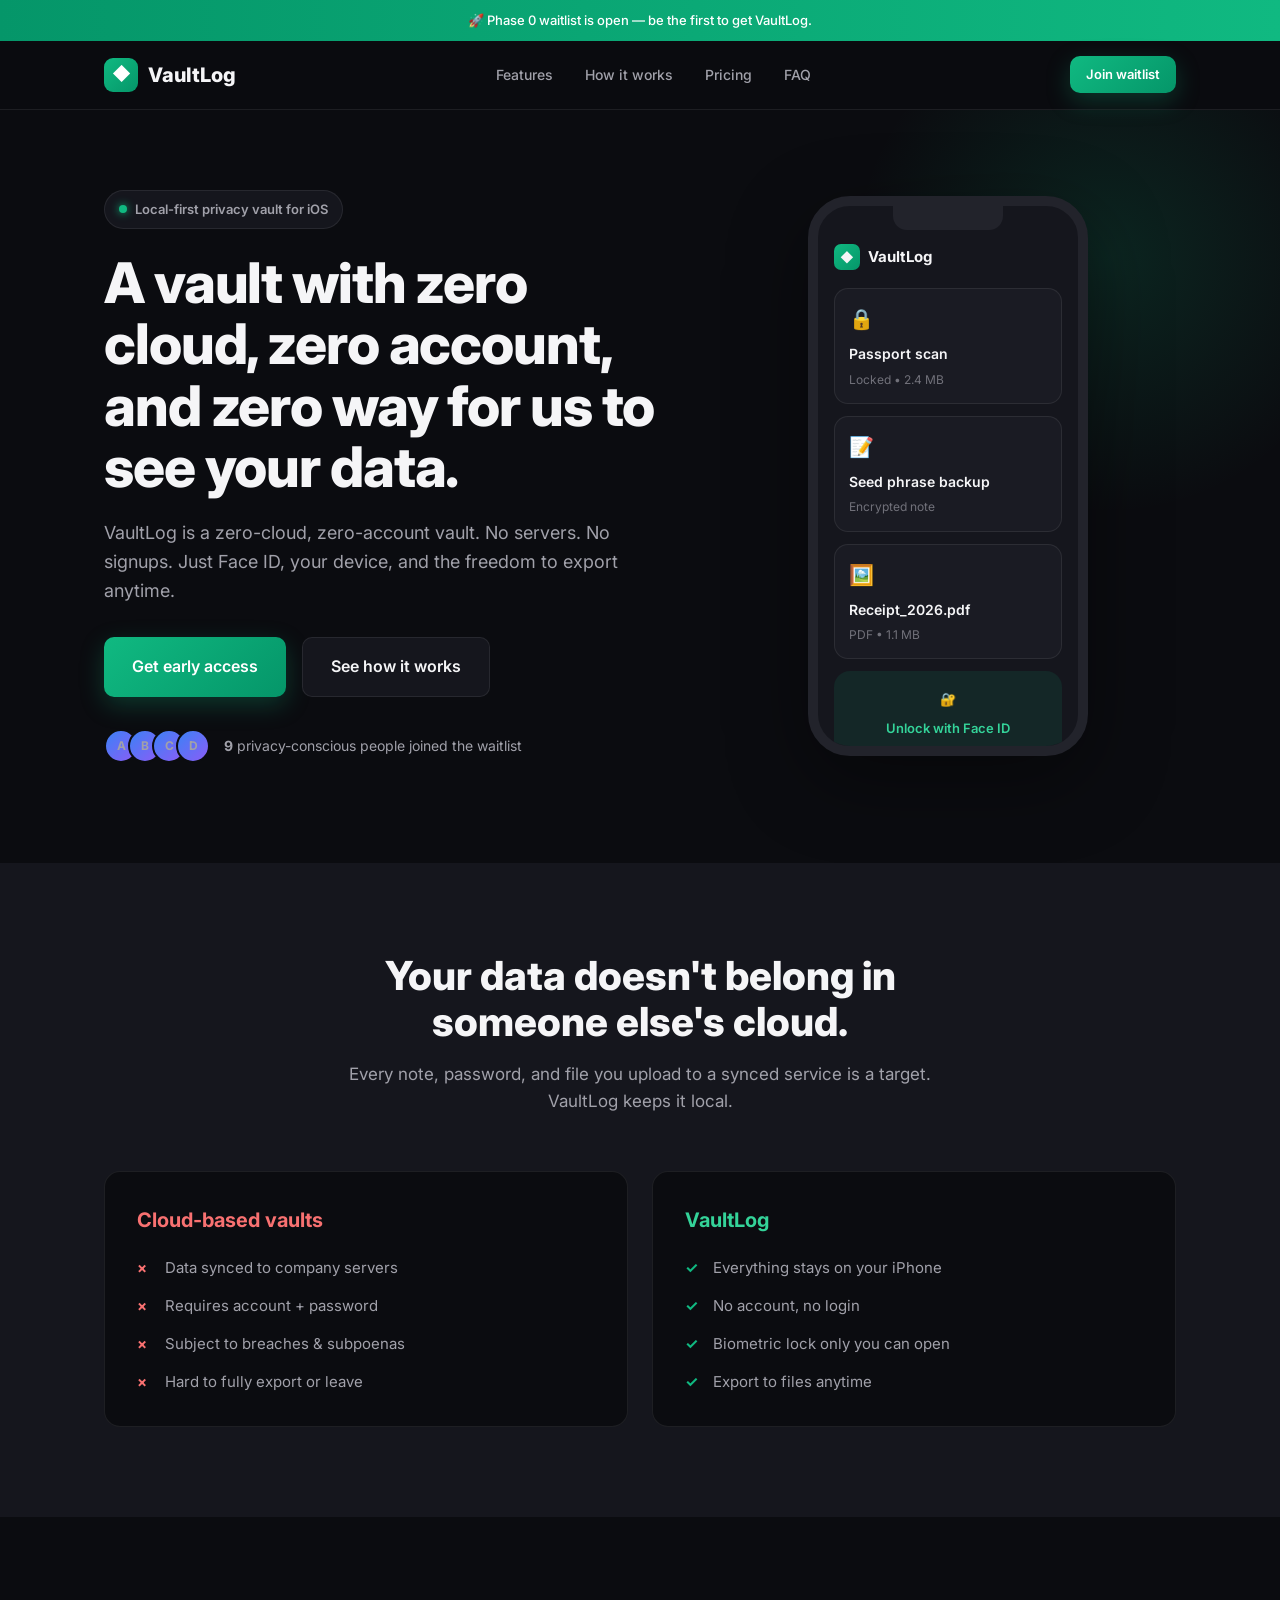
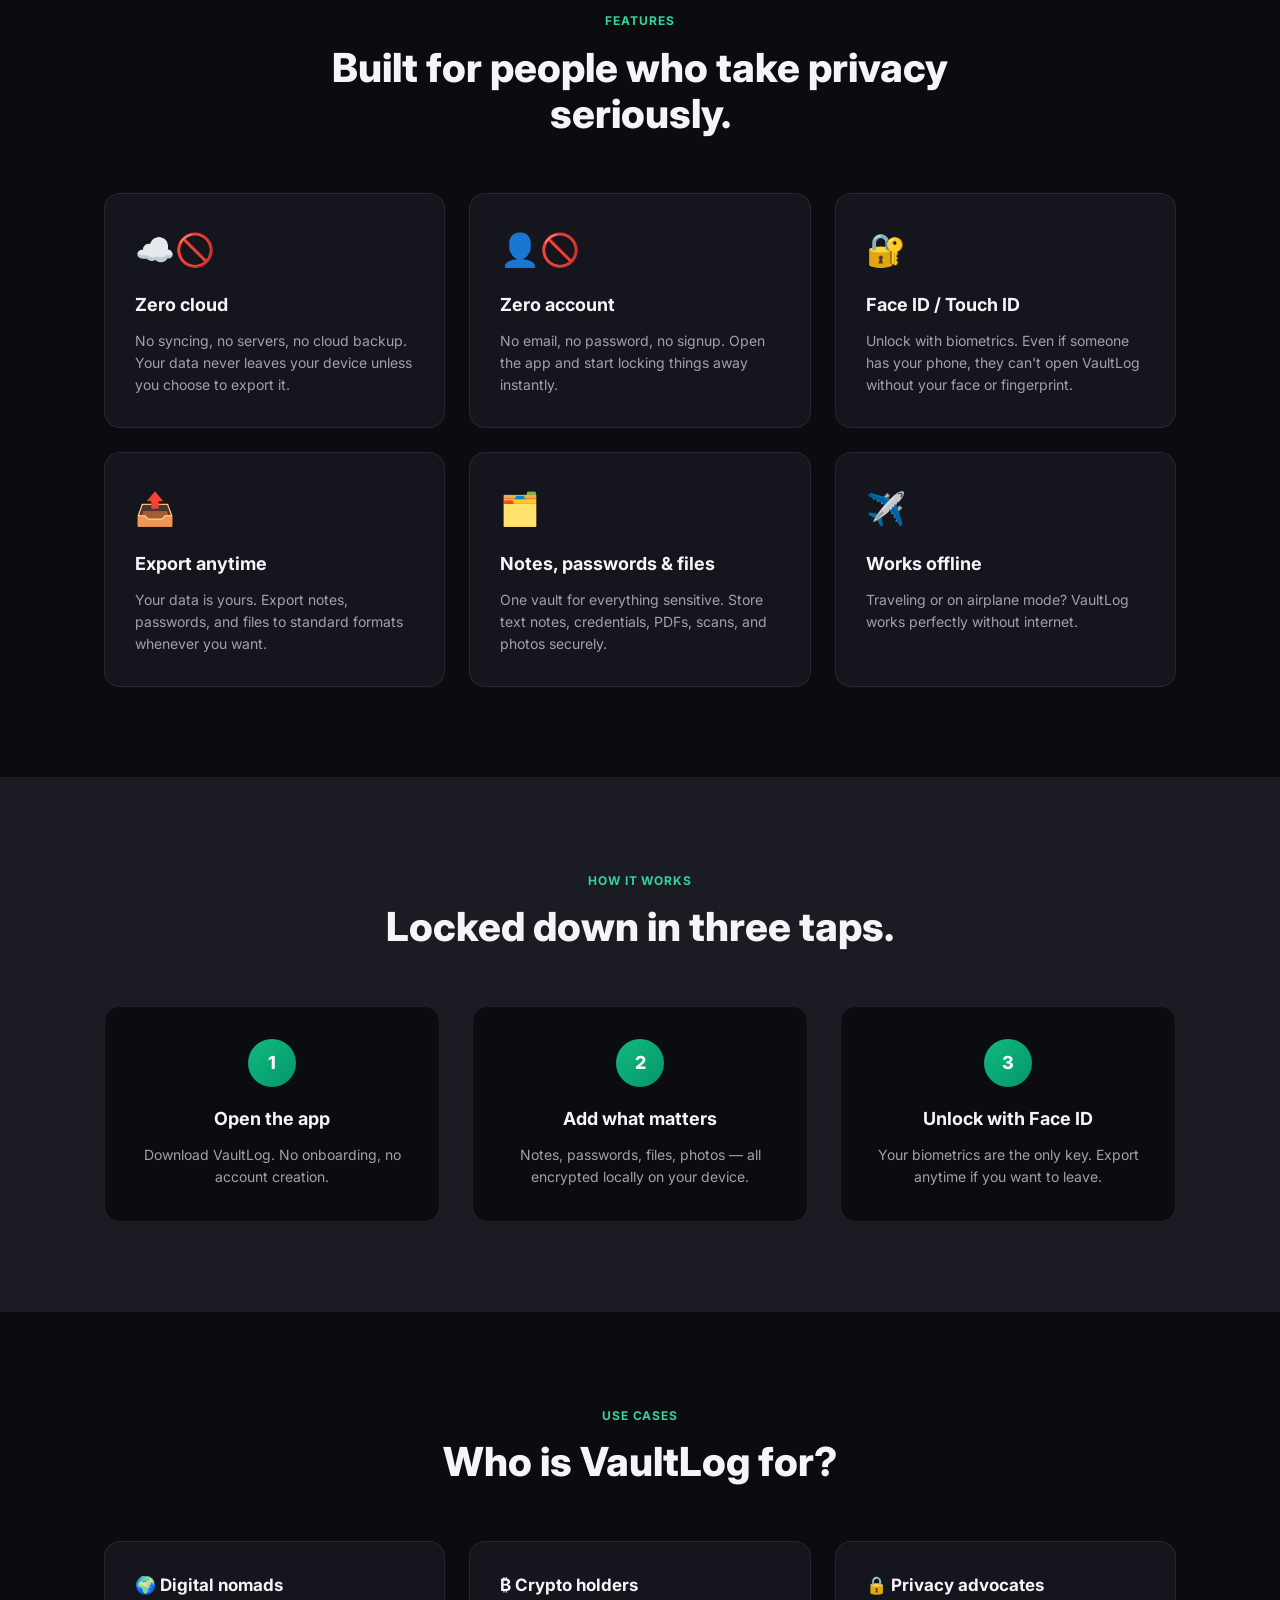
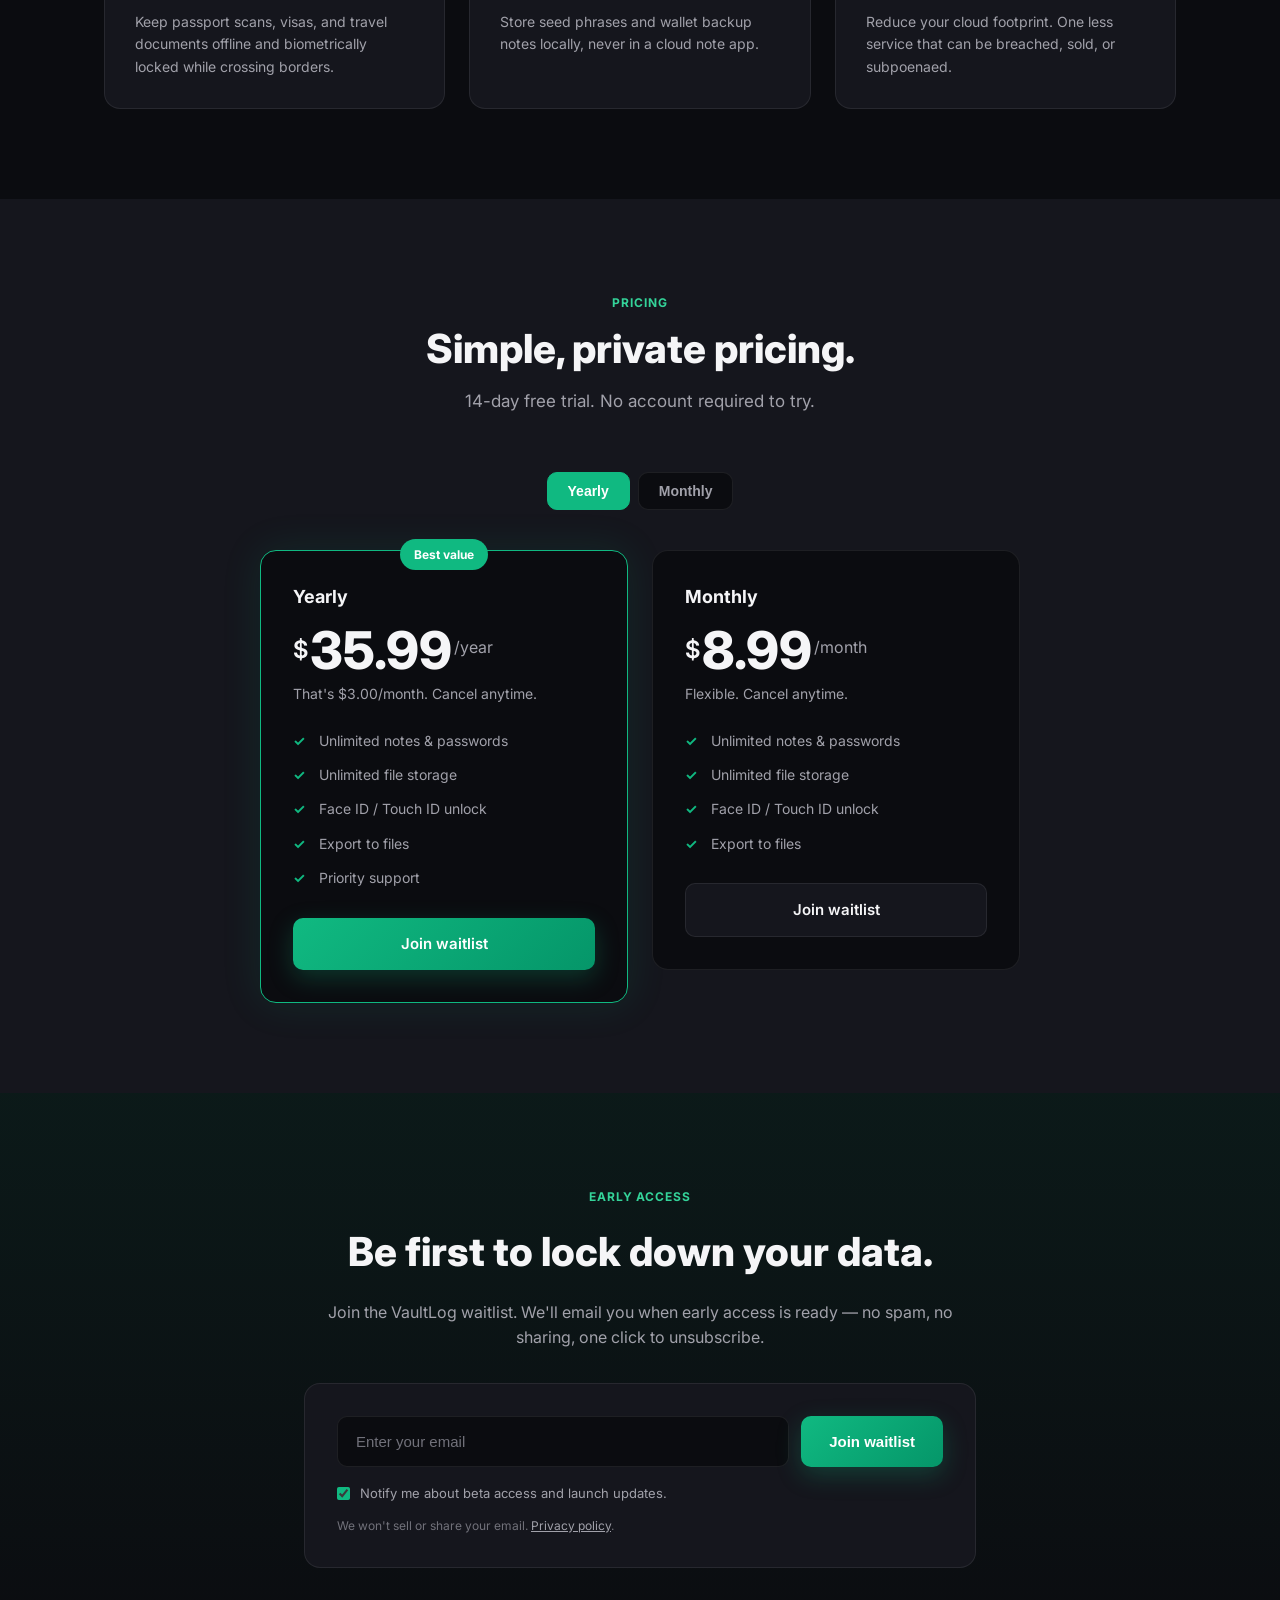
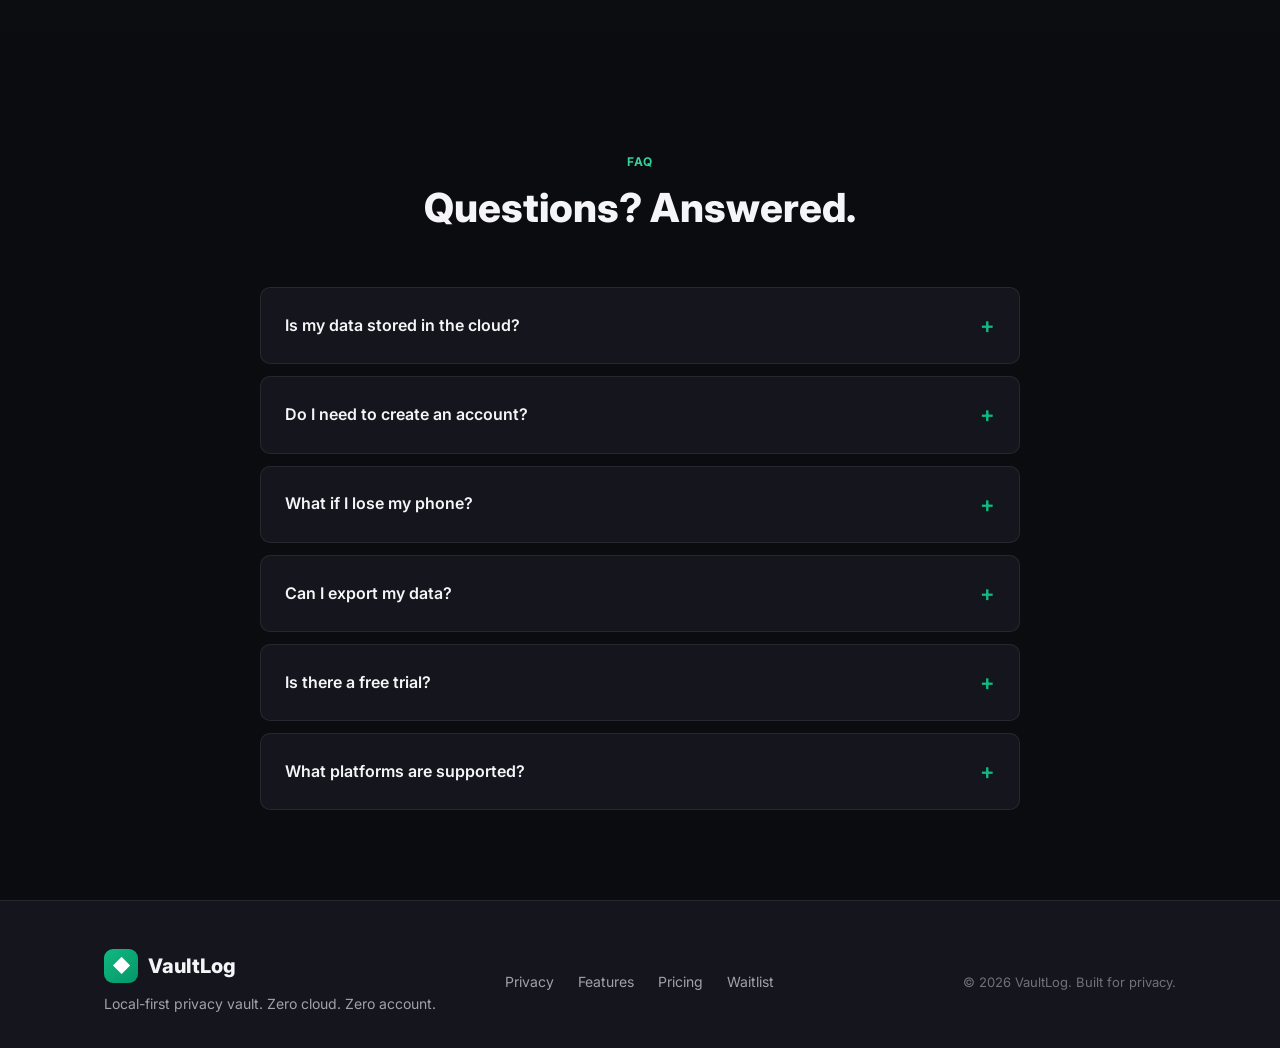
==== index.html @ 07e7cf54 "feat(vaultlog): fake door landing page v1 with waitlist, tracking, a/b test" ====
<!DOCTYPE html>
<html lang="en">
<head>
  <meta charset="UTF-8">
  <meta name="viewport" content="width=device-width, initial-scale=1.0">
  <title>VaultLog — Local vault for your private notes, passwords & files</title>
  <meta name="description" content="Zero cloud. Zero account. Face ID locked. Export anytime. A local-first vault for privacy-minded people.">
  <link rel="preconnect" href="https://fonts.googleapis.com">
  <link rel="preconnect" href="https://fonts.gstatic.com" crossorigin>
  <link href="https://fonts.googleapis.com/css2?family=Inter:wght@400;500;600;700;800&display=swap" rel="stylesheet">
  <link rel="stylesheet" href="styles.css">
  <!-- Google Analytics 4 (replace G-XXXXXXXXXX in config.js) -->
  <script async src="https://www.googletagmanager.com/gtag/js?id=G-PLACEHOLDER"></script>
</head>
<body>
  <!-- Top banner -->
  <div class="banner" data-event="banner_seen">
    <span>🚀 Phase 0 waitlist is open — be the first to get VaultLog.</span>
  </div>

  <!-- Header -->
  <header class="header">
    <div class="container header-inner">
      <a href="#" class="logo" data-event="logo_click">
        <span class="logo-icon">◆</span>
        <span>VaultLog</span>
      </a>
      <nav class="nav">
        <a href="#features" data-event="nav_click" data-label="features">Features</a>
        <a href="#how-it-works" data-event="nav_click" data-label="how-it-works">How it works</a>
        <a href="#pricing" data-event="nav_click" data-label="pricing">Pricing</a>
        <a href="#faq" data-event="nav_click" data-label="faq">FAQ</a>
      </nav>
      <a href="#waitlist" class="btn btn-small btn-primary header-cta" data-event="cta_click" data-location="header">Join waitlist</a>
    </div>
  </header>

  <!-- Hero -->
  <section class="hero" id="hero">
    <div class="container hero-inner">
      <div class="hero-content">
        <div class="badge" data-event="badge_seen">
          <span class="badge-dot"></span>
          Local-first privacy vault for iOS
        </div>
        <h1 class="hero-title" id="hero-title">
          Your private notes, passwords & files — locked on your device, nowhere else.
        </h1>
        <p class="hero-subtitle">
          VaultLog is a zero-cloud, zero-account vault. No servers. No signups. Just Face ID, your device, and the freedom to export anytime.
        </p>
        <div class="hero-ctas">
          <a href="#waitlist" class="btn btn-large btn-primary" data-event="cta_click" data-location="hero_primary">
            Get early access
          </a>
          <a href="#how-it-works" class="btn btn-large btn-secondary" data-event="cta_click" data-location="hero_secondary">
            See how it works
          </a>
        </div>
        <div class="hero-social-proof">
          <div class="avatars">
            <span class="avatar">A</span>
            <span class="avatar">B</span>
            <span class="avatar">C</span>
            <span class="avatar">D</span>
          </div>
          <p><strong id="waitlist-count">0</strong> privacy-conscious people joined the waitlist</p>
        </div>
      </div>
      <div class="hero-visual">
        <div class="phone-mockup" data-event="phone_seen">
          <div class="phone-notch"></div>
          <div class="phone-screen">
            <div class="vault-header">
              <span class="vault-icon">◆</span>
              <span>VaultLog</span>
            </div>
            <div class="vault-card">
              <div class="vault-card-icon">🔒</div>
              <div class="vault-card-title">Passport scan</div>
              <div class="vault-card-meta">Locked • 2.4 MB</div>
            </div>
            <div class="vault-card">
              <div class="vault-card-icon">📝</div>
              <div class="vault-card-title">Seed phrase backup</div>
              <div class="vault-card-meta">Encrypted note</div>
            </div>
            <div class="vault-card">
              <div class="vault-card-icon">🖼️</div>
              <div class="vault-card-title">Receipt_2026.pdf</div>
              <div class="vault-card-meta">PDF • 1.1 MB</div>
            </div>
            <div class="vault-faceid">
              <span>🔐</span>
              <span>Unlock with Face ID</span>
            </div>
          </div>
        </div>
      </div>
    </div>
  </section>

  <!-- Problem / Promise -->
  <section class="section section-dark" id="problem">
    <div class="container">
      <div class="section-header">
        <h2>Your data doesn't belong in someone else's cloud.</h2>
        <p>Every note, password, and file you upload to a synced service is a target. VaultLog keeps it local.</p>
      </div>
      <div class="comparison">
        <div class="comparison-card comparison-bad">
          <h3>Cloud-based vaults</h3>
          <ul>
            <li>Data synced to company servers</li>
            <li>Requires account + password</li>
            <li>Subject to breaches & subpoenas</li>
            <li>Hard to fully export or leave</li>
          </ul>
        </div>
        <div class="comparison-card comparison-good">
          <h3>VaultLog</h3>
          <ul>
            <li>Everything stays on your iPhone</li>
            <li>No account, no login</li>
            <li>Biometric lock only you can open</li>
            <li>Export to files anytime</li>
          </ul>
        </div>
      </div>
    </div>
  </section>

  <!-- Features -->
  <section class="section" id="features">
    <div class="container">
      <div class="section-header">
        <span class="section-label">Features</span>
        <h2>Built for people who take privacy seriously.</h2>
      </div>
      <div class="features-grid">
        <div class="feature-card" data-event="feature_seen" data-feature="zero_cloud">
          <div class="feature-icon">☁️🚫</div>
          <h3>Zero cloud</h3>
          <p>No syncing, no servers, no cloud backup. Your data never leaves your device unless you choose to export it.</p>
        </div>
        <div class="feature-card" data-event="feature_seen" data-feature="zero_account">
          <div class="feature-icon">👤🚫</div>
          <h3>Zero account</h3>
          <p>No email, no password, no signup. Open the app and start locking things away instantly.</p>
        </div>
        <div class="feature-card" data-event="feature_seen" data-feature="face_id">
          <div class="feature-icon">🔐</div>
          <h3>Face ID / Touch ID</h3>
          <p>Unlock with biometrics. Even if someone has your phone, they can't open VaultLog without your face or fingerprint.</p>
        </div>
        <div class="feature-card" data-event="feature_seen" data-feature="export">
          <div class="feature-icon">📤</div>
          <h3>Export anytime</h3>
          <p>Your data is yours. Export notes, passwords, and files to standard formats whenever you want.</p>
        </div>
        <div class="feature-card" data-event="feature_seen" data-feature="multiple_types">
          <div class="feature-icon">🗂️</div>
          <h3>Notes, passwords & files</h3>
          <p>One vault for everything sensitive. Store text notes, credentials, PDFs, scans, and photos securely.</p>
        </div>
        <div class="feature-card" data-event="feature_seen" data-feature="offline">
          <div class="feature-icon">✈️</div>
          <h3>Works offline</h3>
          <p>Traveling or on airplane mode? VaultLog works perfectly without internet.</p>
        </div>
      </div>
    </div>
  </section>

  <!-- How it works -->
  <section class="section section-muted" id="how-it-works">
    <div class="container">
      <div class="section-header">
        <span class="section-label">How it works</span>
        <h2>Locked down in three taps.</h2>
      </div>
      <div class="steps">
        <div class="step" data-event="step_seen" data-step="1">
          <div class="step-number">1</div>
          <h3>Open the app</h3>
          <p>Download VaultLog. No onboarding, no account creation.</p>
        </div>
        <div class="step" data-event="step_seen" data-step="2">
          <div class="step-number">2</div>
          <h3>Add what matters</h3>
          <p>Notes, passwords, files, photos — all encrypted locally on your device.</p>
        </div>
        <div class="step" data-event="step_seen" data-step="3">
          <div class="step-number">3</div>
          <h3>Unlock with Face ID</h3>
          <p>Your biometrics are the only key. Export anytime if you want to leave.</p>
        </div>
      </div>
    </div>
  </section>

  <!-- Use cases -->
  <section class="section" id="use-cases">
    <div class="container">
      <div class="section-header">
        <span class="section-label">Use cases</span>
        <h2>Who is VaultLog for?</h2>
      </div>
      <div class="usecases-grid">
        <div class="usecase-card" data-event="usecase_seen" data-usecase="digital_nomad">
          <h3>🌍 Digital nomads</h3>
          <p>Keep passport scans, visas, and travel documents offline and biometrically locked while crossing borders.</p>
        </div>
        <div class="usecase-card" data-event="usecase_seen" data-usecase="crypto">
          <h3>₿ Crypto holders</h3>
          <p>Store seed phrases and wallet backup notes locally, never in a cloud note app.</p>
        </div>
        <div class="usecase-card" data-event="usecase_seen" data-usecase="privacy_advocate">
          <h3>🔒 Privacy advocates</h3>
          <p>Reduce your cloud footprint. One less service that can be breached, sold, or subpoenaed.</p>
        </div>
      </div>
    </div>
  </section>

  <!-- Pricing -->
  <section class="section section-dark" id="pricing">
    <div class="container">
      <div class="section-header">
        <span class="section-label">Pricing</span>
        <h2>Simple, private pricing.</h2>
        <p>14-day free trial. No account required to try.</p>
      </div>
      <div class="pricing-toggle" data-event="pricing_toggle_seen">
        <button class="toggle-btn active" data-plan="yearly" data-event="pricing_toggle" data-plan-select="yearly">Yearly</button>
        <button class="toggle-btn" data-plan="monthly" data-event="pricing_toggle" data-plan-select="monthly">Monthly</button>
      </div>
      <div class="pricing-cards">
        <div class="pricing-card pricing-highlight" data-event="pricing_card_seen" data-plan-card="yearly">
          <div class="pricing-badge">Best value</div>
          <h3>Yearly</h3>
          <div class="pricing-price">
            <span class="currency">$</span>
            <span class="amount" id="price-yearly">35.99</span>
            <span class="period">/year</span>
          </div>
          <p class="pricing-equivalent">That's $3.00/month. Cancel anytime.</p>
          <ul class="pricing-features">
            <li>Unlimited notes & passwords</li>
            <li>Unlimited file storage</li>
            <li>Face ID / Touch ID unlock</li>
            <li>Export to files</li>
            <li>Priority support</li>
          </ul>
          <a href="#waitlist" class="btn btn-primary btn-block" data-event="cta_click" data-location="pricing_yearly">Join waitlist</a>
        </div>
        <div class="pricing-card" data-event="pricing_card_seen" data-plan-card="monthly">
          <h3>Monthly</h3>
          <div class="pricing-price">
            <span class="currency">$</span>
            <span class="amount" id="price-monthly">8.99</span>
            <span class="period">/month</span>
          </div>
          <p class="pricing-equivalent">Flexible. Cancel anytime.</p>
          <ul class="pricing-features">
            <li>Unlimited notes & passwords</li>
            <li>Unlimited file storage</li>
            <li>Face ID / Touch ID unlock</li>
            <li>Export to files</li>
          </ul>
          <a href="#waitlist" class="btn btn-secondary btn-block" data-event="cta_click" data-location="pricing_monthly">Join waitlist</a>
        </div>
      </div>
    </div>
  </section>

  <!-- Waitlist -->
  <section class="section section-accent" id="waitlist">
    <div class="container waitlist-inner">
      <div class="waitlist-content">
        <span class="section-label">Early access</span>
        <h2>Be first to lock down your data.</h2>
        <p>Join the VaultLog waitlist. We'll email you when early access is ready — no spam, no sharing, one click to unsubscribe.</p>
        <form class="waitlist-form" id="waitlist-form" data-event="form_start">
          <div class="form-row">
            <input type="email" name="email" id="email" placeholder="Enter your email" required autocomplete="email" class="form-input" data-event="email_input">
            <button type="submit" class="btn btn-primary btn-submit" data-event="form_submit_click">Join waitlist</button>
          </div>
          <p class="form-note">
            <label class="checkbox-label">
              <input type="checkbox" name="updates" value="yes" checked data-event="updates_toggle">
              <span>Notify me about beta access and launch updates.</span>
            </label>
          </p>
          <p class="form-privacy">We won't sell or share your email. <a href="privacy.html" data-event="privacy_click">Privacy policy</a>.</p>
          <div class="form-message" id="form-message" role="status" aria-live="polite"></div>
        </form>
      </div>
    </div>
  </section>

  <!-- FAQ -->
  <section class="section" id="faq">
    <div class="container">
      <div class="section-header">
        <span class="section-label">FAQ</span>
        <h2>Questions? Answered.</h2>
      </div>
      <div class="faq-list">
        <details class="faq-item" data-event="faq_expand" data-faq="cloud">
          <summary>Is my data stored in the cloud?</summary>
          <p>No. VaultLog is local-first. Your data stays on your device and is not synced to our servers or any third-party cloud.</p>
        </details>
        <details class="faq-item" data-event="faq_expand" data-faq="account">
          <summary>Do I need to create an account?</summary>
          <p>No. There are no accounts, no passwords, and no email signups. Just your device and Face ID / Touch ID.</p>
        </details>
        <details class="faq-item" data-event="faq_expand" data-faq="backup">
          <summary>What if I lose my phone?</summary>
          <p>Because VaultLog is local-first, we don't have a backup copy. We recommend exporting your vault to your personal backup system (e.g., encrypted local drive) periodically.</p>
        </details>
        <details class="faq-item" data-event="faq_expand" data-faq="export">
          <summary>Can I export my data?</summary>
          <p>Yes. You can export notes, passwords, and files to standard formats at any time. Your data is always yours.</p>
        </details>
        <details class="faq-item" data-event="faq_expand" data-faq="trial">
          <summary>Is there a free trial?</summary>
          <p>Yes. 14-day free trial. No payment required to start.</p>
        </details>
        <details class="faq-item" data-event="faq_expand" data-faq="platform">
          <summary>What platforms are supported?</summary>
          <p>VaultLog will launch on iOS 16+. iPad and macOS support are on the roadmap.</p>
        </details>
      </div>
    </div>
  </section>

  <!-- Footer -->
  <footer class="footer">
    <div class="container footer-inner">
      <div class="footer-brand">
        <a href="#" class="logo" data-event="footer_logo_click">
          <span class="logo-icon">◆</span>
          <span>VaultLog</span>
        </a>
        <p>Local-first privacy vault. Zero cloud. Zero account.</p>
      </div>
      <div class="footer-links">
        <a href="privacy.html" data-event="footer_link_click" data-label="privacy">Privacy</a>
        <a href="#features" data-event="footer_link_click" data-label="features">Features</a>
        <a href="#pricing" data-event="footer_link_click" data-label="pricing">Pricing</a>
        <a href="#waitlist" data-event="footer_link_click" data-label="waitlist">Waitlist</a>
      </div>
      <p class="footer-copy">© 2026 VaultLog. Built for privacy.</p>
    </div>
  </footer>

  <script src="config.js"></script>
  <script src="tracker.js"></script>
  <script src="main.js"></script>
</body>
</html>
---- styles.css ----
/* VaultLog Landing Page Styles */
:root {
  --bg: #0b0c10;
  --bg-elevated: #15161d;
  --bg-muted: #1a1b23;
  --text: #f5f5f7;
  --text-secondary: #a1a1aa;
  --text-muted: #71717a;
  --accent: #10b981;
  --accent-light: #34d399;
  --accent-dark: #059669;
  --border: rgba(255, 255, 255, 0.08);
  --radius: 16px;
  --radius-sm: 10px;
  --shadow: 0 24px 80px rgba(0, 0, 0, 0.4);
  --max-width: 1120px;
  --font: 'Inter', -apple-system, BlinkMacSystemFont, 'Segoe UI', sans-serif;
}

* {
  box-sizing: border-box;
  margin: 0;
  padding: 0;
}

html {
  scroll-behavior: smooth;
}

body {
  font-family: var(--font);
  background: var(--bg);
  color: var(--text);
  line-height: 1.6;
  -webkit-font-smoothing: antialiased;
}

a {
  color: inherit;
  text-decoration: none;
}

.container {
  max-width: var(--max-width);
  margin: 0 auto;
  padding: 0 24px;
}

/* Banner */
.banner {
  background: linear-gradient(90deg, var(--accent-dark), var(--accent));
  color: #fff;
  text-align: center;
  padding: 10px 16px;
  font-size: 13px;
  font-weight: 500;
}

/* Header */
.header {
  position: sticky;
  top: 0;
  z-index: 100;
  background: rgba(11, 12, 16, 0.85);
  backdrop-filter: blur(16px);
  border-bottom: 1px solid var(--border);
}

.header-inner {
  display: flex;
  align-items: center;
  justify-content: space-between;
  height: 68px;
}

.logo {
  display: flex;
  align-items: center;
  gap: 10px;
  font-weight: 800;
  font-size: 20px;
}

.logo-icon {
  display: inline-flex;
  align-items: center;
  justify-content: center;
  width: 34px;
  height: 34px;
  background: linear-gradient(135deg, var(--accent), var(--accent-dark));
  border-radius: 9px;
  color: #fff;
  font-size: 18px;
}

.nav {
  display: none;
  align-items: center;
  gap: 32px;
  font-size: 14px;
  font-weight: 500;
  color: var(--text-secondary);
}

.nav a:hover {
  color: var(--text);
}

@media (min-width: 768px) {
  .nav {
    display: flex;
  }
}

/* Buttons */
.btn {
  display: inline-flex;
  align-items: center;
  justify-content: center;
  gap: 8px;
  border-radius: var(--radius-sm);
  font-weight: 600;
  font-size: 15px;
  transition: all 0.2s ease;
  border: none;
  cursor: pointer;
  white-space: nowrap;
}

.btn-primary {
  background: linear-gradient(135deg, var(--accent), var(--accent-dark));
  color: #fff;
  box-shadow: 0 8px 24px rgba(16, 185, 129, 0.25);
}

.btn-primary:hover {
  transform: translateY(-1px);
  box-shadow: 0 12px 32px rgba(16, 185, 129, 0.35);
}

.btn-secondary {
  background: var(--bg-elevated);
  color: var(--text);
  border: 1px solid var(--border);
}

.btn-secondary:hover {
  background: var(--bg-muted);
}

.btn-small {
  padding: 8px 16px;
  font-size: 13px;
}

.btn-large {
  padding: 16px 28px;
  font-size: 16px;
}

.btn-block {
  width: 100%;
  padding: 14px 24px;
}

/* Hero */
.hero {
  padding: 80px 0 100px;
  position: relative;
  overflow: hidden;
}

.hero::before {
  content: '';
  position: absolute;
  top: -20%;
  right: -10%;
  width: 600px;
  height: 600px;
  background: radial-gradient(circle, rgba(16, 185, 129, 0.15), transparent 60%);
  pointer-events: none;
}

.hero-inner {
  display: grid;
  grid-template-columns: 1fr;
  gap: 60px;
  align-items: center;
}

@media (min-width: 900px) {
  .hero-inner {
    grid-template-columns: 1.1fr 0.9fr;
  }
}

.badge {
  display: inline-flex;
  align-items: center;
  gap: 8px;
  background: var(--bg-elevated);
  border: 1px solid var(--border);
  padding: 8px 14px;
  border-radius: 999px;
  font-size: 13px;
  font-weight: 600;
  color: var(--text-secondary);
  margin-bottom: 24px;
}

.badge-dot {
  width: 8px;
  height: 8px;
  background: var(--accent);
  border-radius: 50%;
  box-shadow: 0 0 8px var(--accent);
}

.hero-title {
  font-size: clamp(36px, 5vw, 56px);
  line-height: 1.1;
  font-weight: 800;
  letter-spacing: -0.02em;
  margin-bottom: 20px;
}

.hero-subtitle {
  font-size: 18px;
  color: var(--text-secondary);
  max-width: 560px;
  margin-bottom: 32px;
}

.hero-ctas {
  display: flex;
  flex-wrap: wrap;
  gap: 16px;
  margin-bottom: 32px;
}

.hero-social-proof {
  display: flex;
  align-items: center;
  gap: 14px;
  color: var(--text-secondary);
  font-size: 14px;
}

.avatars {
  display: flex;
}

.avatar {
  width: 34px;
  height: 34px;
  border-radius: 50%;
  background: linear-gradient(135deg, #3b82f6, #8b5cf6);
  border: 2px solid var(--bg);
  display: inline-flex;
  align-items: center;
  justify-content: center;
  font-size: 12px;
  font-weight: 700;
  margin-left: -10px;
}

.avatar:first-child {
  margin-left: 0;
}

/* Phone mockup */
.hero-visual {
  display: flex;
  justify-content: center;
}

.phone-mockup {
  width: 280px;
  height: 560px;
  background: var(--bg-elevated);
  border-radius: 42px;
  border: 10px solid #22232b;
  box-shadow: var(--shadow);
  position: relative;
  overflow: hidden;
}

.phone-notch {
  position: absolute;
  top: 0;
  left: 50%;
  transform: translateX(-50%);
  width: 110px;
  height: 24px;
  background: #22232b;
  border-bottom-left-radius: 14px;
  border-bottom-right-radius: 14px;
  z-index: 2;
}

.phone-screen {
  padding: 38px 16px 16px;
  height: 100%;
  display: flex;
  flex-direction: column;
  gap: 12px;
}

.vault-header {
  display: flex;
  align-items: center;
  gap: 8px;
  font-weight: 700;
  font-size: 15px;
  margin-bottom: 6px;
}

.vault-icon {
  display: inline-flex;
  align-items: center;
  justify-content: center;
  width: 26px;
  height: 26px;
  background: linear-gradient(135deg, var(--accent), var(--accent-dark));
  border-radius: 7px;
  font-size: 13px;
}

.vault-card {
  background: var(--bg-muted);
  border: 1px solid var(--border);
  border-radius: 14px;
  padding: 14px;
  display: flex;
  flex-direction: column;
  gap: 4px;
}

.vault-card-icon {
  font-size: 20px;
  margin-bottom: 4px;
}

.vault-card-title {
  font-weight: 600;
  font-size: 14px;
}

.vault-card-meta {
  font-size: 12px;
  color: var(--text-muted);
}

.vault-faceid {
  margin-top: auto;
  display: flex;
  flex-direction: column;
  align-items: center;
  gap: 8px;
  padding: 18px;
  background: rgba(16, 185, 129, 0.1);
  border-radius: 16px;
  font-size: 13px;
  font-weight: 600;
  color: var(--accent-light);
}

/* Sections */
.section {
  padding: 90px 0;
}

.section-dark {
  background: var(--bg-elevated);
}

.section-muted {
  background: var(--bg-muted);
}

.section-accent {
  background: linear-gradient(180deg, rgba(16, 185, 129, 0.08), transparent);
}

.section-header {
  text-align: center;
  max-width: 640px;
  margin: 0 auto 56px;
}

.section-label {
  display: inline-block;
  font-size: 12px;
  font-weight: 700;
  text-transform: uppercase;
  letter-spacing: 0.08em;
  color: var(--accent-light);
  margin-bottom: 14px;
}

.section-header h2 {
  font-size: clamp(28px, 4vw, 40px);
  font-weight: 800;
  line-height: 1.15;
  margin-bottom: 16px;
}

.section-header p {
  font-size: 17px;
  color: var(--text-secondary);
}

/* Comparison */
.comparison {
  display: grid;
  grid-template-columns: 1fr;
  gap: 24px;
}

@media (min-width: 700px) {
  .comparison {
    grid-template-columns: 1fr 1fr;
  }
}

.comparison-card {
  background: var(--bg);
  border: 1px solid var(--border);
  border-radius: var(--radius);
  padding: 32px;
}

.comparison-card h3 {
  font-size: 20px;
  margin-bottom: 20px;
}

.comparison-bad h3 {
  color: #f87171;
}

.comparison-good h3 {
  color: var(--accent-light);
}

.comparison-card ul {
  list-style: none;
  display: flex;
  flex-direction: column;
  gap: 14px;
}

.comparison-card li {
  position: relative;
  padding-left: 28px;
  color: var(--text-secondary);
  font-size: 15px;
}

.comparison-card li::before {
  position: absolute;
  left: 0;
  top: 0;
  font-weight: 700;
}

.comparison-bad li::before {
  content: '×';
  color: #f87171;
}

.comparison-good li::before {
  content: '✓';
  color: var(--accent);
}

/* Features */
.features-grid {
  display: grid;
  grid-template-columns: 1fr;
  gap: 24px;
}

@media (min-width: 600px) {
  .features-grid {
    grid-template-columns: repeat(2, 1fr);
  }
}

@media (min-width: 900px) {
  .features-grid {
    grid-template-columns: repeat(3, 1fr);
  }
}

.feature-card {
  background: var(--bg-elevated);
  border: 1px solid var(--border);
  border-radius: var(--radius);
  padding: 30px;
  transition: transform 0.2s ease, border-color 0.2s ease;
}

.feature-card:hover {
  transform: translateY(-4px);
  border-color: rgba(16, 185, 129, 0.3);
}

.feature-icon {
  font-size: 32px;
  margin-bottom: 16px;
}

.feature-card h3 {
  font-size: 18px;
  margin-bottom: 10px;
}

.feature-card p {
  color: var(--text-secondary);
  font-size: 14px;
  line-height: 1.6;
}

/* Steps */
.steps {
  display: grid;
  grid-template-columns: 1fr;
  gap: 32px;
}

@media (min-width: 700px) {
  .steps {
    grid-template-columns: repeat(3, 1fr);
  }
}

.step {
  text-align: center;
  padding: 32px;
  background: var(--bg);
  border: 1px solid var(--border);
  border-radius: var(--radius);
}

.step-number {
  width: 48px;
  height: 48px;
  border-radius: 50%;
  background: linear-gradient(135deg, var(--accent), var(--accent-dark));
  display: inline-flex;
  align-items: center;
  justify-content: center;
  font-weight: 800;
  font-size: 18px;
  margin-bottom: 18px;
}

.step h3 {
  font-size: 18px;
  margin-bottom: 10px;
}

.step p {
  color: var(--text-secondary);
  font-size: 14px;
}

/* Use cases */
.usecases-grid {
  display: grid;
  grid-template-columns: 1fr;
  gap: 24px;
}

@media (min-width: 700px) {
  .usecases-grid {
    grid-template-columns: repeat(3, 1fr);
  }
}

.usecase-card {
  background: var(--bg-elevated);
  border: 1px solid var(--border);
  border-radius: var(--radius);
  padding: 30px;
}

.usecase-card h3 {
  font-size: 17px;
  margin-bottom: 12px;
}

.usecase-card p {
  color: var(--text-secondary);
  font-size: 14px;
}

/* Pricing */
.pricing-toggle {
  display: flex;
  justify-content: center;
  gap: 8px;
  margin-bottom: 40px;
}

.toggle-btn {
  padding: 10px 20px;
  border-radius: var(--radius-sm);
  background: var(--bg);
  border: 1px solid var(--border);
  color: var(--text-secondary);
  font-weight: 600;
  font-size: 14px;
  cursor: pointer;
  transition: all 0.2s ease;
}

.toggle-btn.active {
  background: var(--accent);
  color: #fff;
  border-color: var(--accent);
}

.pricing-cards {
  display: grid;
  grid-template-columns: 1fr;
  gap: 24px;
  max-width: 760px;
  margin: 0 auto;
  align-items: start;
}

@media (min-width: 700px) {
  .pricing-cards {
    grid-template-columns: 1fr 1fr;
  }
}

.pricing-card {
  background: var(--bg);
  border: 1px solid var(--border);
  border-radius: var(--radius);
  padding: 32px;
  position: relative;
}

.pricing-highlight {
  border-color: var(--accent);
  box-shadow: 0 0 40px rgba(16, 185, 129, 0.12);
}

.pricing-badge {
  position: absolute;
  top: -12px;
  left: 50%;
  transform: translateX(-50%);
  background: var(--accent);
  color: #fff;
  font-size: 12px;
  font-weight: 700;
  padding: 6px 14px;
  border-radius: 999px;
}

.pricing-card h3 {
  font-size: 18px;
  margin-bottom: 14px;
}

.pricing-price {
  display: flex;
  align-items: flex-start;
  gap: 2px;
  margin-bottom: 6px;
}

.pricing-price .currency {
  font-size: 24px;
  font-weight: 600;
  margin-top: 6px;
}

.pricing-price .amount {
  font-size: 52px;
  font-weight: 800;
  line-height: 1;
}

.pricing-price .period {
  font-size: 16px;
  color: var(--text-secondary);
  margin-top: 10px;
}

.pricing-equivalent {
  color: var(--text-secondary);
  font-size: 14px;
  margin-bottom: 24px;
}

.pricing-features {
  list-style: none;
  display: flex;
  flex-direction: column;
  gap: 12px;
  margin-bottom: 28px;
}

.pricing-features li {
  position: relative;
  padding-left: 26px;
  color: var(--text-secondary);
  font-size: 14px;
}

.pricing-features li::before {
  content: '✓';
  position: absolute;
  left: 0;
  color: var(--accent);
  font-weight: 700;
}

/* Waitlist */
.waitlist-inner {
  max-width: 720px;
}

.waitlist-content {
  text-align: center;
}

.waitlist-content h2 {
  font-size: clamp(28px, 4vw, 40px);
  font-weight: 800;
  margin-bottom: 16px;
}

.waitlist-content > p {
  color: var(--text-secondary);
  margin-bottom: 32px;
}

.waitlist-form {
  text-align: left;
  background: var(--bg-elevated);
  border: 1px solid var(--border);
  border-radius: var(--radius);
  padding: 32px;
}

.form-row {
  display: flex;
  flex-direction: column;
  gap: 12px;
  margin-bottom: 16px;
}

@media (min-width: 540px) {
  .form-row {
    flex-direction: row;
  }
}

.form-input {
  flex: 1;
  padding: 16px 18px;
  border-radius: var(--radius-sm);
  border: 1px solid var(--border);
  background: var(--bg);
  color: var(--text);
  font-size: 15px;
  outline: none;
  transition: border-color 0.2s ease;
}

.form-input:focus {
  border-color: var(--accent);
}

.form-input::placeholder {
  color: var(--text-muted);
}

.btn-submit {
  padding: 16px 28px;
}

.form-note {
  font-size: 13px;
  color: var(--text-secondary);
  margin-bottom: 12px;
}

.checkbox-label {
  display: flex;
  align-items: flex-start;
  gap: 10px;
  cursor: pointer;
}

.checkbox-label input {
  margin-top: 4px;
  accent-color: var(--accent);
}

.form-privacy {
  font-size: 12px;
  color: var(--text-muted);
}

.form-privacy a {
  text-decoration: underline;
  color: var(--text-secondary);
}

.form-message {
  margin-top: 16px;
  padding: 14px;
  border-radius: var(--radius-sm);
  font-size: 14px;
  display: none;
}

.form-message.success {
  display: block;
  background: rgba(16, 185, 129, 0.12);
  color: var(--accent-light);
  border: 1px solid rgba(16, 185, 129, 0.25);
}

.form-message.error {
  display: block;
  background: rgba(248, 113, 113, 0.12);
  color: #fca5a5;
  border: 1px solid rgba(248, 113, 113, 0.25);
}

/* FAQ */
.faq-list {
  max-width: 760px;
  margin: 0 auto;
  display: flex;
  flex-direction: column;
  gap: 12px;
}

.faq-item {
  background: var(--bg-elevated);
  border: 1px solid var(--border);
  border-radius: var(--radius-sm);
  padding: 20px 24px;
}

.faq-item summary {
  font-weight: 600;
  font-size: 16px;
  cursor: pointer;
  list-style: none;
  display: flex;
  justify-content: space-between;
  align-items: center;
}

.faq-item summary::after {
  content: '+';
  font-size: 22px;
  color: var(--accent);
}

.faq-item[open] summary::after {
  content: '−';
}

.faq-item p {
  margin-top: 14px;
  color: var(--text-secondary);
  font-size: 15px;
}

/* Footer */
.footer {
  background: var(--bg-elevated);
  border-top: 1px solid var(--border);
  padding: 48px 0 32px;
}

.footer-inner {
  display: flex;
  flex-direction: column;
  gap: 24px;
}

.footer-brand p {
  color: var(--text-secondary);
  font-size: 14px;
  margin-top: 10px;
}

.footer-links {
  display: flex;
  flex-wrap: wrap;
  gap: 24px;
  font-size: 14px;
  color: var(--text-secondary);
}

.footer-links a:hover {
  color: var(--text);
}

.footer-copy {
  color: var(--text-muted);
  font-size: 13px;
}

@media (min-width: 600px) {
  .footer-inner {
    flex-direction: row;
    align-items: center;
    justify-content: space-between;
  }

  .footer-brand,
  .footer-links,
  .footer-copy {
    flex: 1;
  }

  .footer-links {
    justify-content: center;
  }

  .footer-copy {
    text-align: right;
  }
}

/* Privacy page */
.privacy-content {
  padding: 80px 0;
  max-width: 720px;
  margin: 0 auto;
}

.privacy-content h1 {
  font-size: 36px;
  margin-bottom: 24px;
}

.privacy-content h2 {
  font-size: 20px;
  margin: 32px 0 12px;
}

.privacy-content p {
  color: var(--text-secondary);
  margin-bottom: 16px;
}

.privacy-content ul {
  margin-left: 20px;
  color: var(--text-secondary);
  margin-bottom: 16px;
}

.privacy-content li {
  margin-bottom: 8px;
}
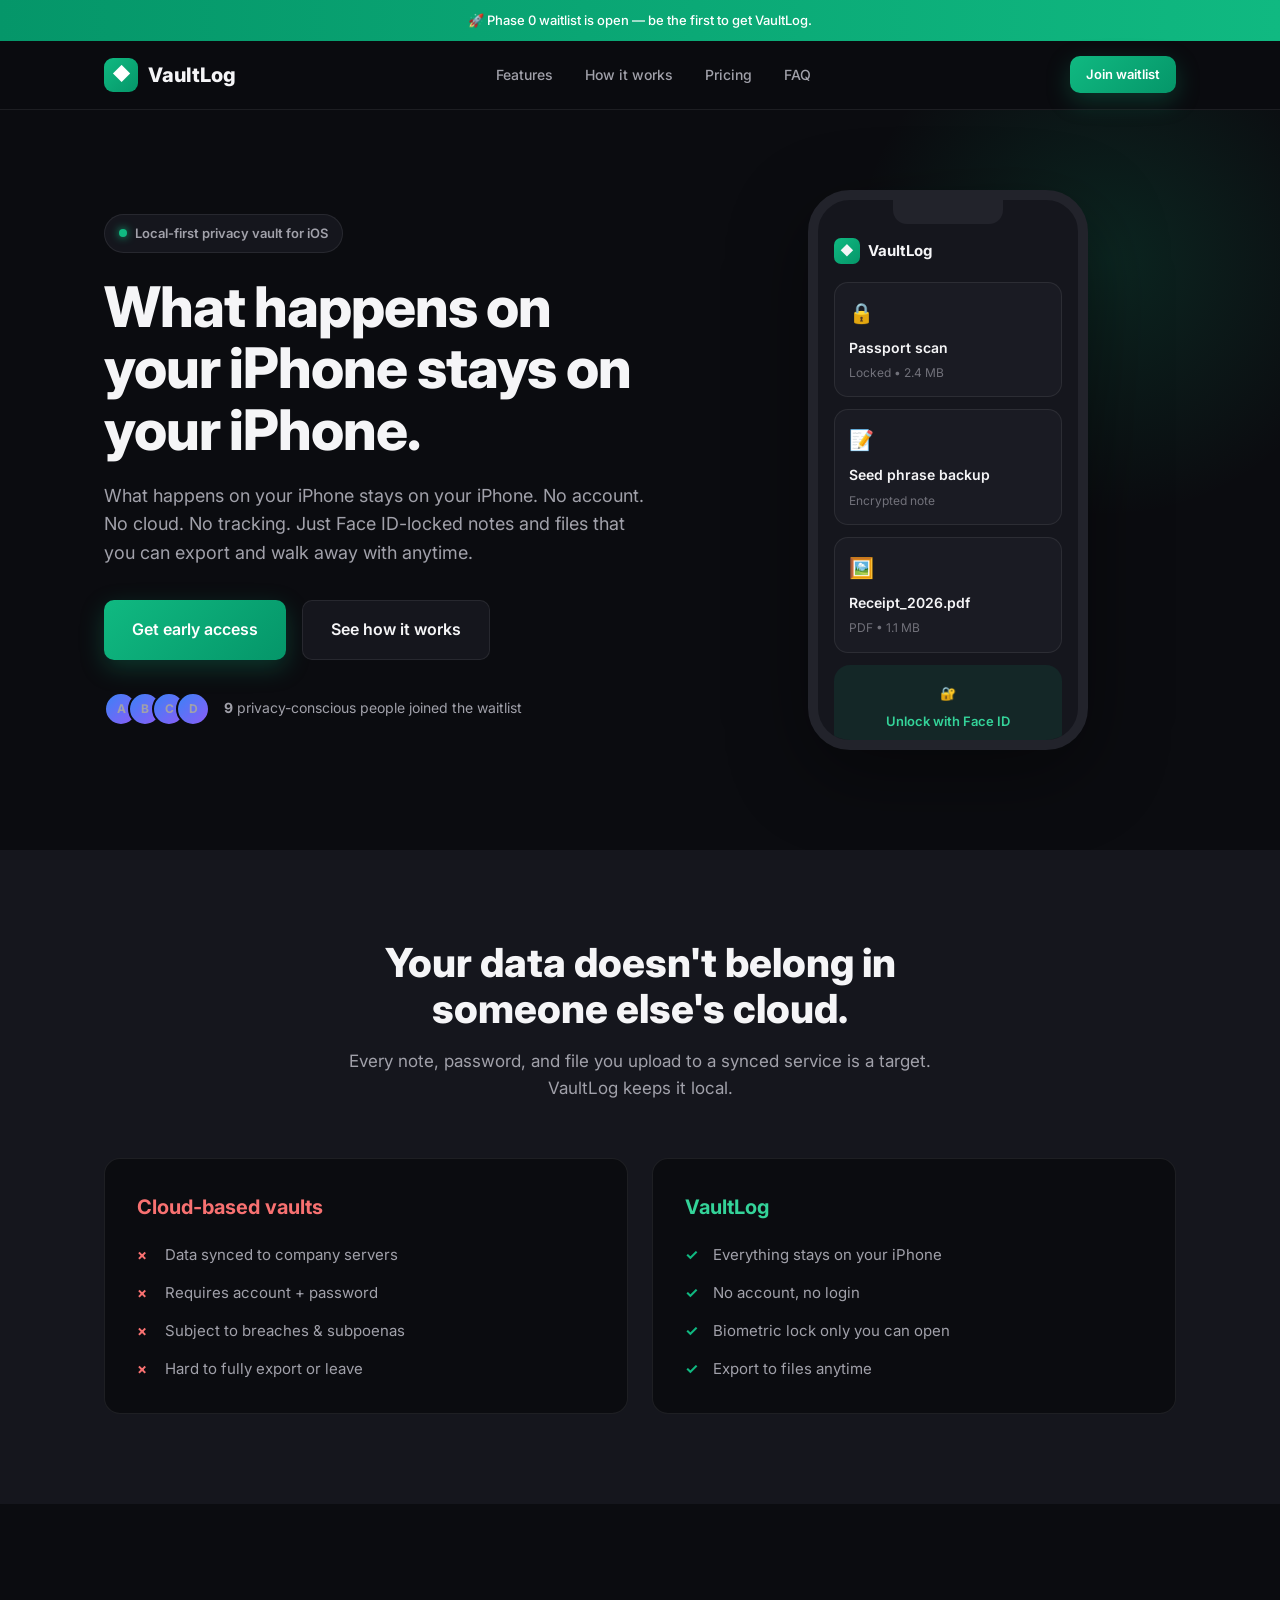
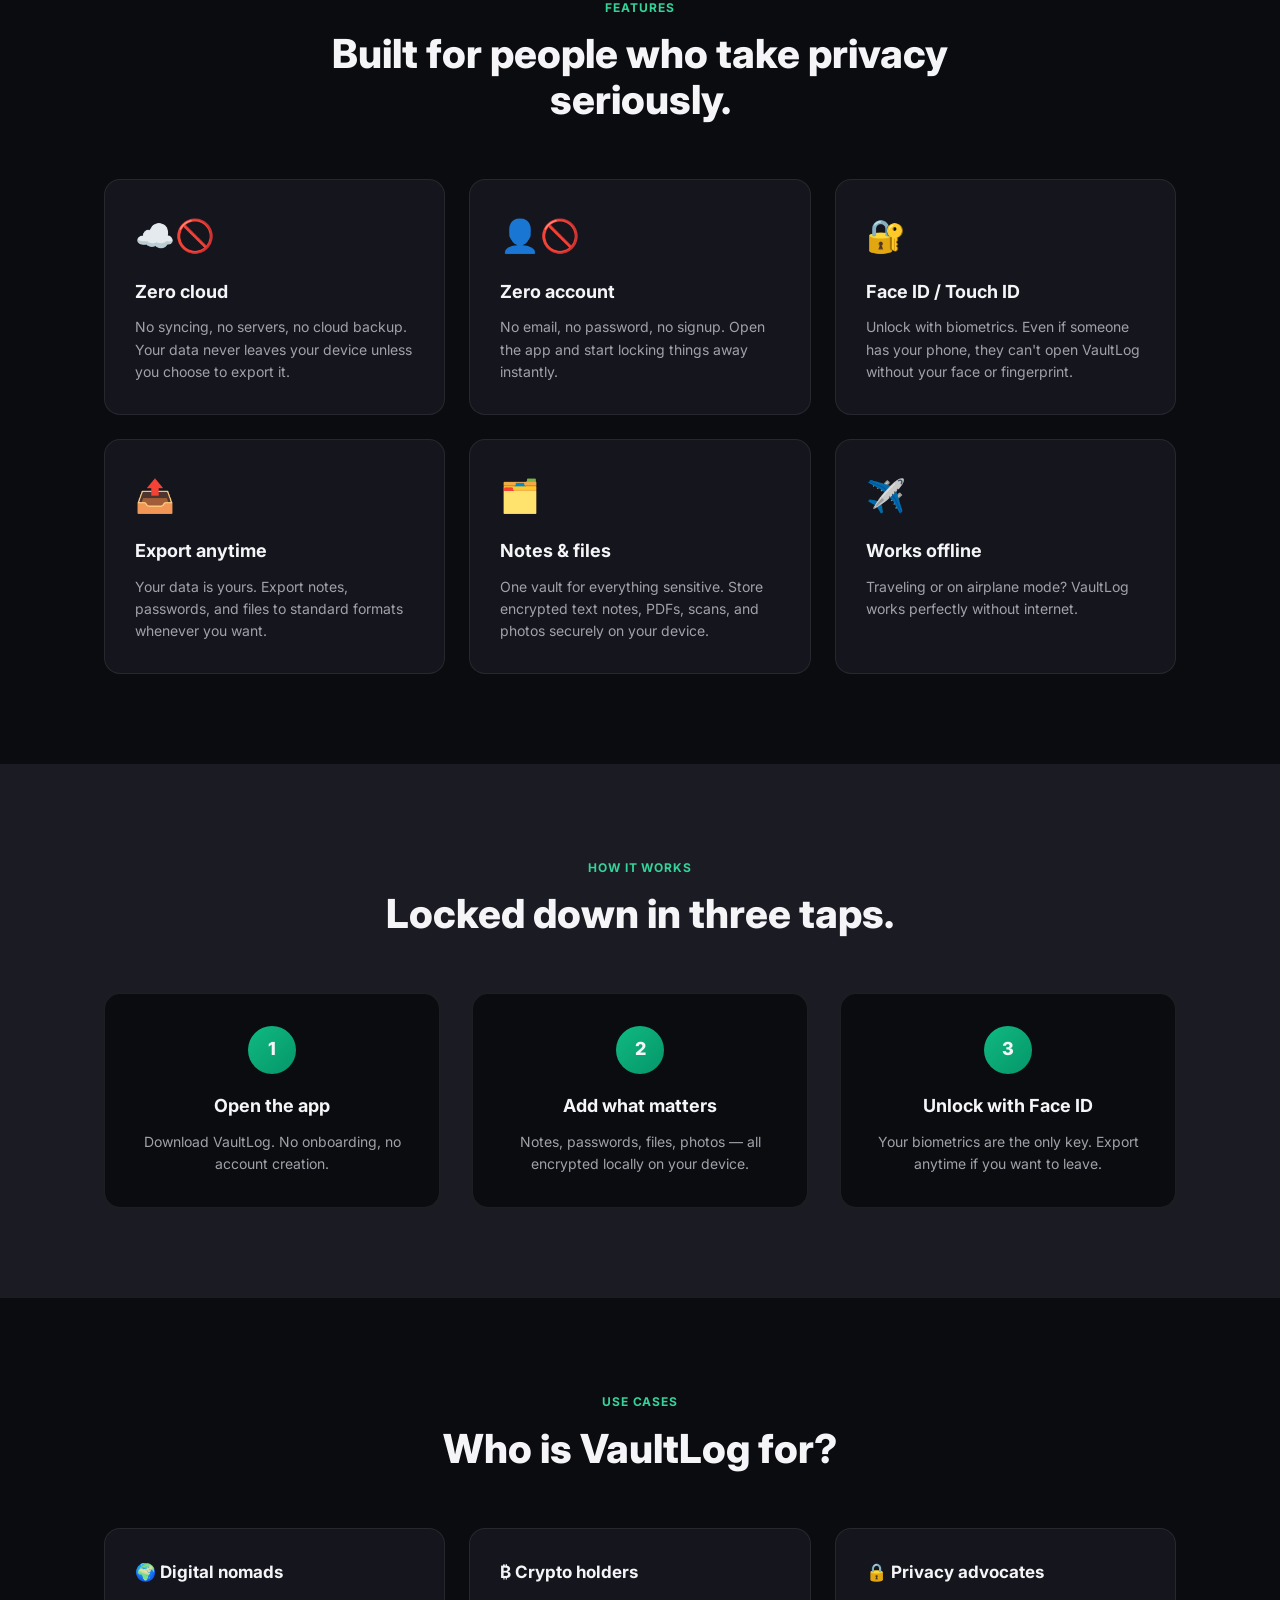
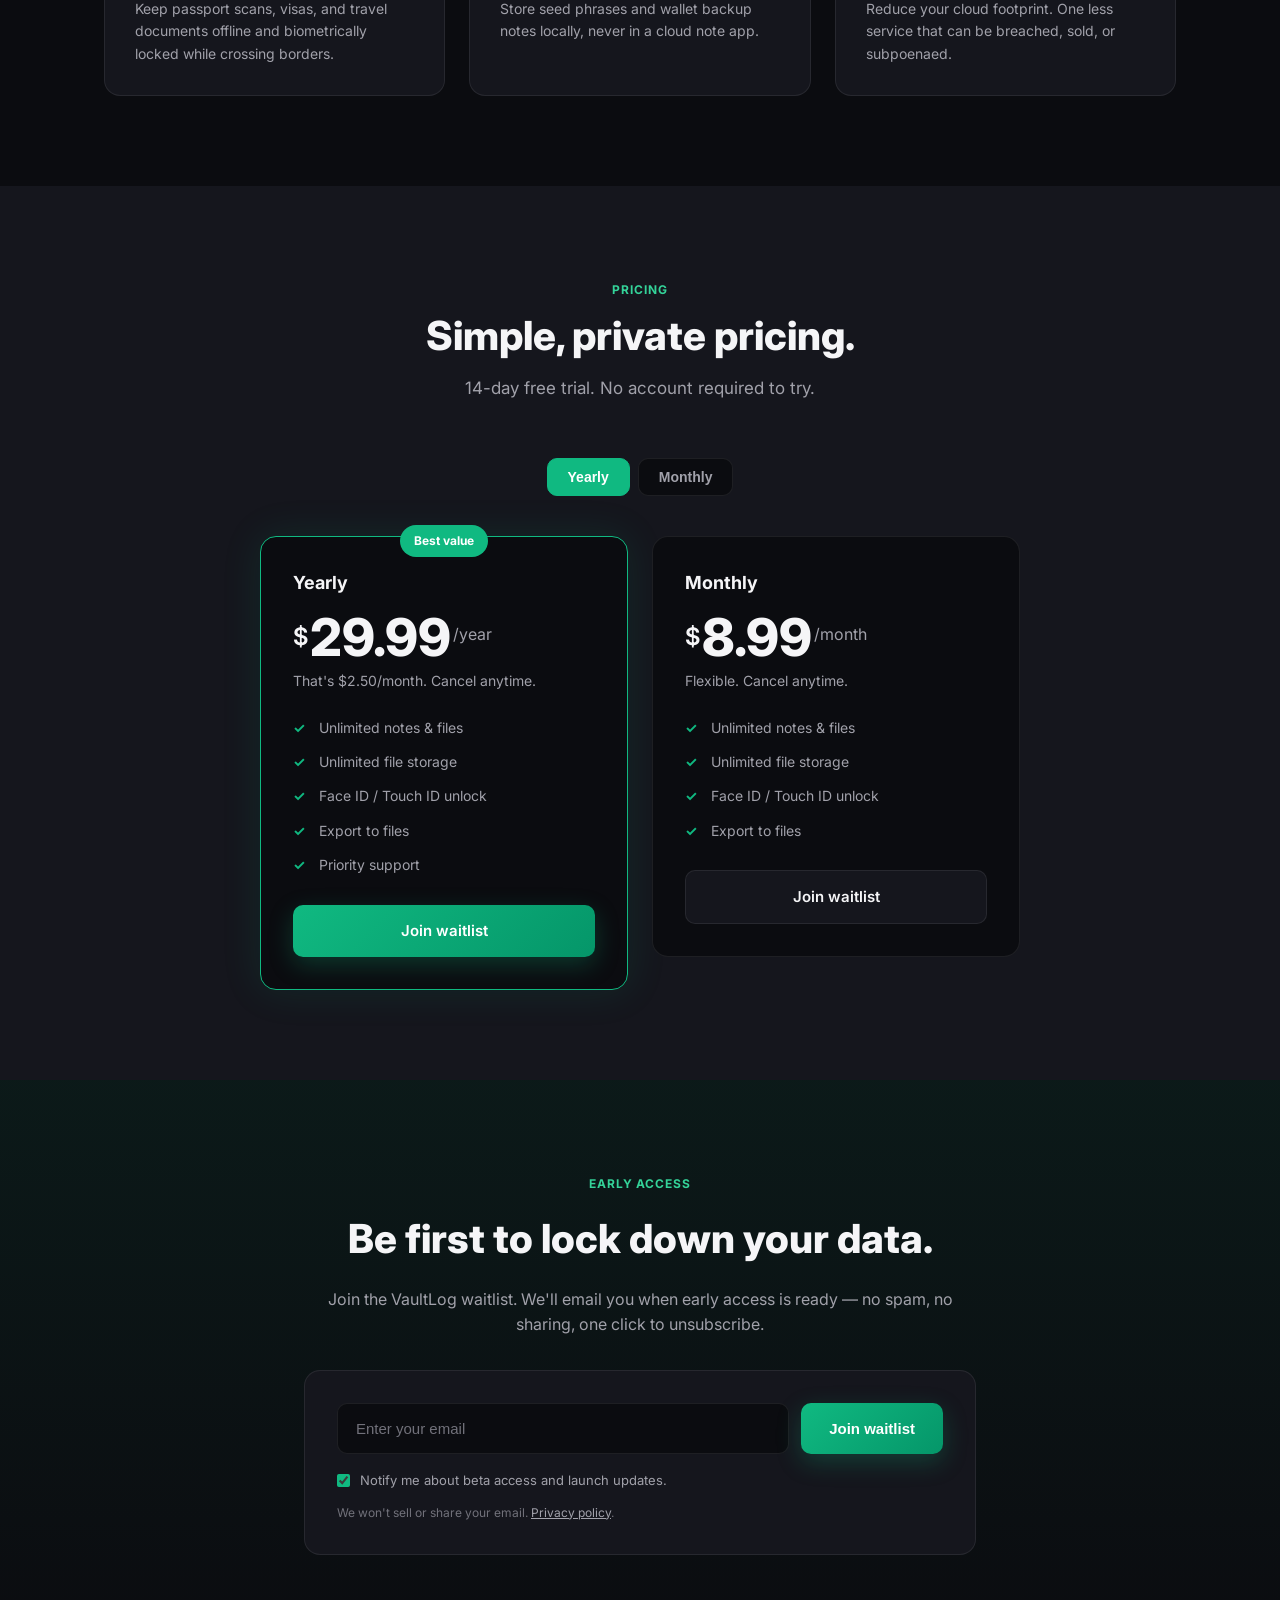
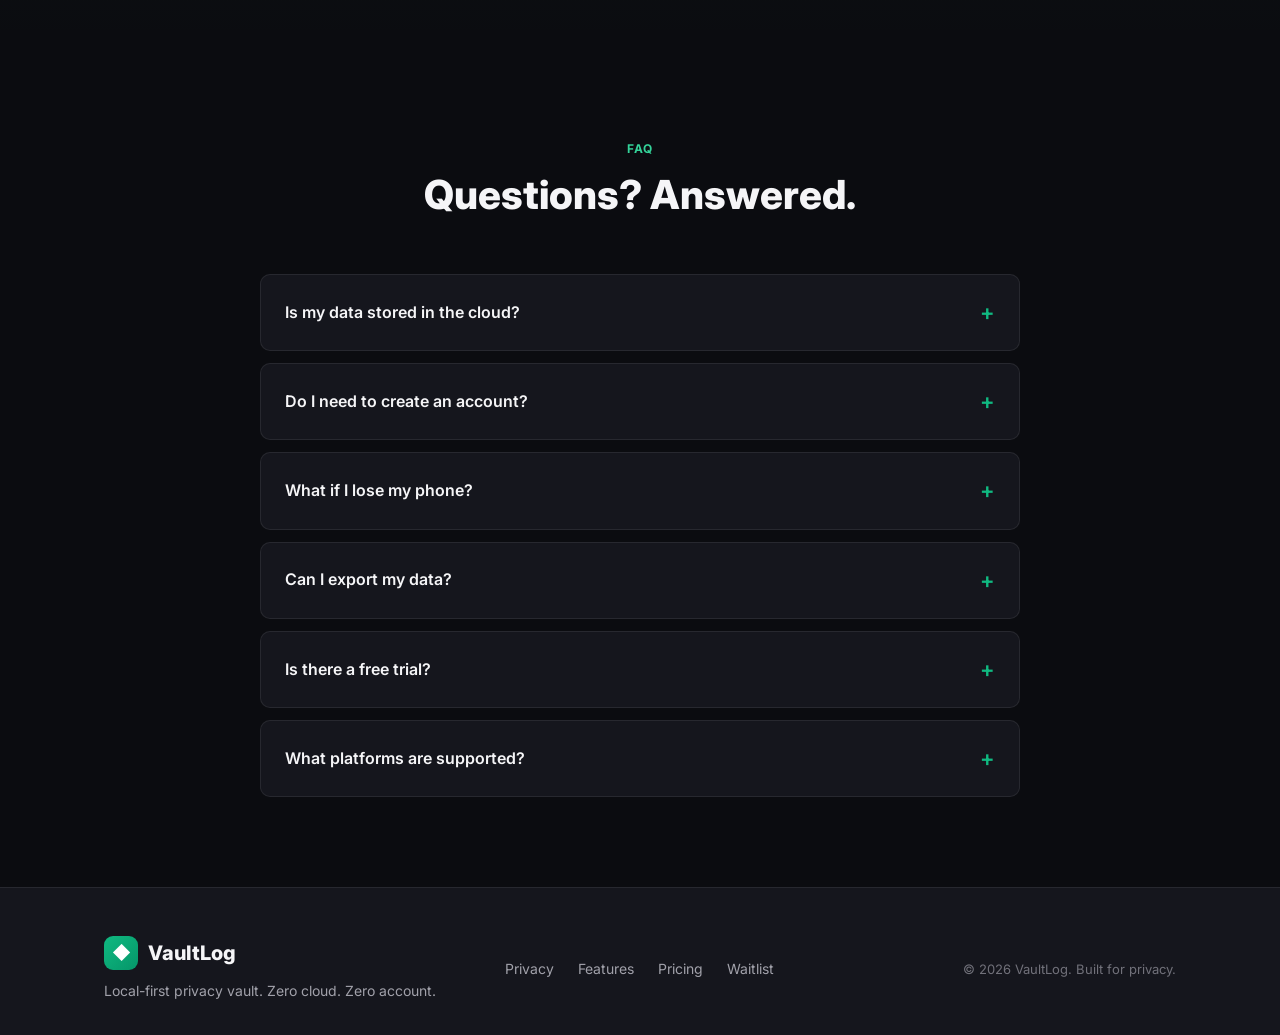
==== commit 6213d30b: "content(landing): inject VaultLog Phase 0 final copy - Update hero title/subtitle to Phase 0 positio" ====
--- a/index.html
+++ b/index.html
@@ -3,8 +3,8 @@
 <head>
   <meta charset="UTF-8">
   <meta name="viewport" content="width=device-width, initial-scale=1.0">
-  <title>VaultLog — Local vault for your private notes, passwords & files</title>
-  <meta name="description" content="Zero cloud. Zero account. Face ID locked. Export anytime. A local-first vault for privacy-minded people.">
+  <title>VaultLog — Private Notes Vault | Face ID · Offline · Export Anytime</title>
+  <meta name="description" content="What happens on your iPhone stays on your iPhone. No account. No cloud. No tracking. Face ID-locked notes and files you can export anytime.">
   <link rel="preconnect" href="https://fonts.googleapis.com">
   <link rel="preconnect" href="https://fonts.gstatic.com" crossorigin>
   <link href="https://fonts.googleapis.com/css2?family=Inter:wght@400;500;600;700;800&display=swap" rel="stylesheet">
@@ -44,10 +44,10 @@
           Local-first privacy vault for iOS
         </div>
         <h1 class="hero-title" id="hero-title">
-          Your private notes, passwords & files — locked on your device, nowhere else.
+          Your thoughts, locked to your device.
         </h1>
         <p class="hero-subtitle">
-          VaultLog is a zero-cloud, zero-account vault. No servers. No signups. Just Face ID, your device, and the freedom to export anytime.
+          What happens on your iPhone stays on your iPhone. No account. No cloud. No tracking. Just Face ID-locked notes and files that you can export and walk away with anytime.
         </p>
         <div class="hero-ctas">
           <a href="#waitlist" class="btn btn-large btn-primary" data-event="cta_click" data-location="hero_primary">
@@ -160,8 +160,8 @@
         </div>
         <div class="feature-card" data-event="feature_seen" data-feature="multiple_types">
           <div class="feature-icon">🗂️</div>
-          <h3>Notes, passwords & files</h3>
-          <p>One vault for everything sensitive. Store text notes, credentials, PDFs, scans, and photos securely.</p>
+          <h3>Notes & files</h3>
+          <p>One vault for everything sensitive. Store encrypted text notes, PDFs, scans, and photos securely on your device.</p>
         </div>
         <div class="feature-card" data-event="feature_seen" data-feature="offline">
           <div class="feature-icon">✈️</div>
@@ -241,12 +241,12 @@
           <h3>Yearly</h3>
           <div class="pricing-price">
             <span class="currency">$</span>
-            <span class="amount" id="price-yearly">35.99</span>
+            <span class="amount" id="price-yearly">29.99</span>
             <span class="period">/year</span>
           </div>
-          <p class="pricing-equivalent">That's $3.00/month. Cancel anytime.</p>
+          <p class="pricing-equivalent">That's $2.50/month. Cancel anytime.</p>
           <ul class="pricing-features">
-            <li>Unlimited notes & passwords</li>
+            <li>Unlimited notes & files</li>
             <li>Unlimited file storage</li>
             <li>Face ID / Touch ID unlock</li>
             <li>Export to files</li>
@@ -263,7 +263,7 @@
           </div>
           <p class="pricing-equivalent">Flexible. Cancel anytime.</p>
           <ul class="pricing-features">
-            <li>Unlimited notes & passwords</li>
+            <li>Unlimited notes & files</li>
             <li>Unlimited file storage</li>
             <li>Face ID / Touch ID unlock</li>
             <li>Export to files</li>
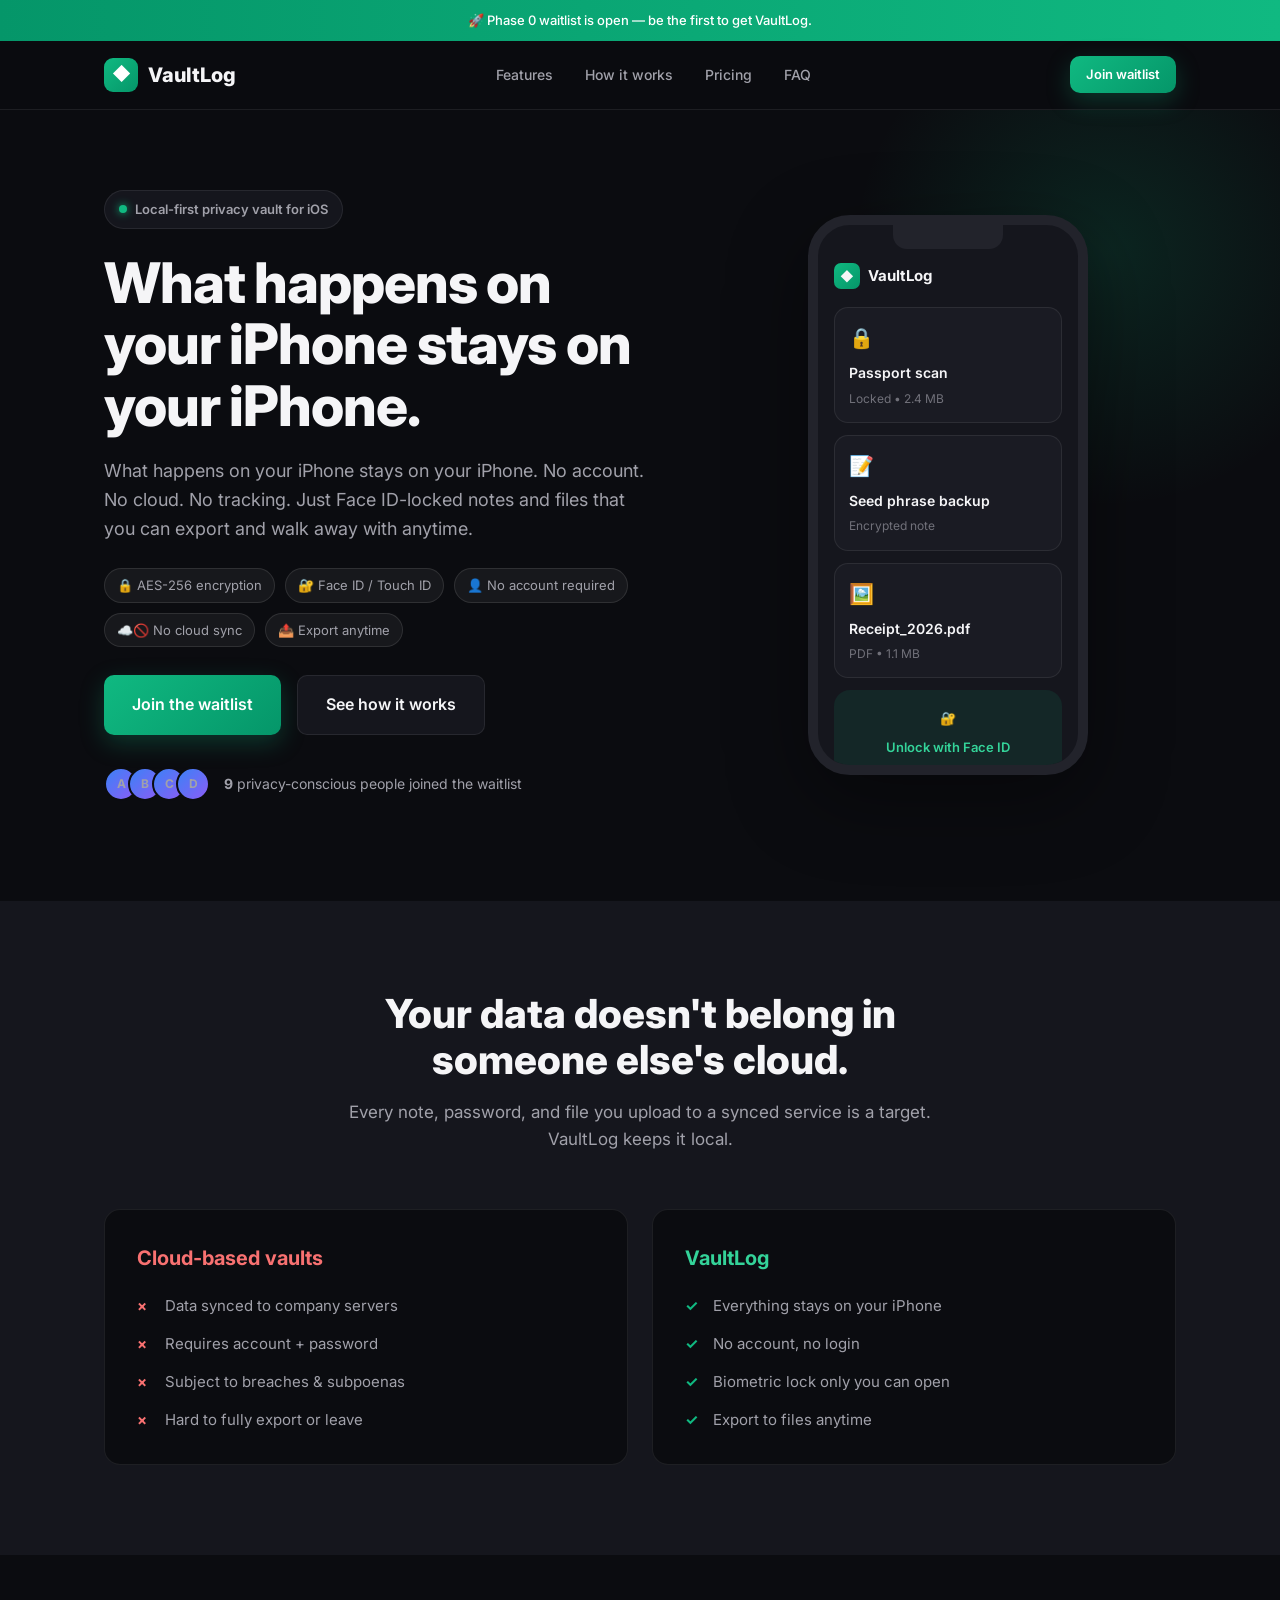
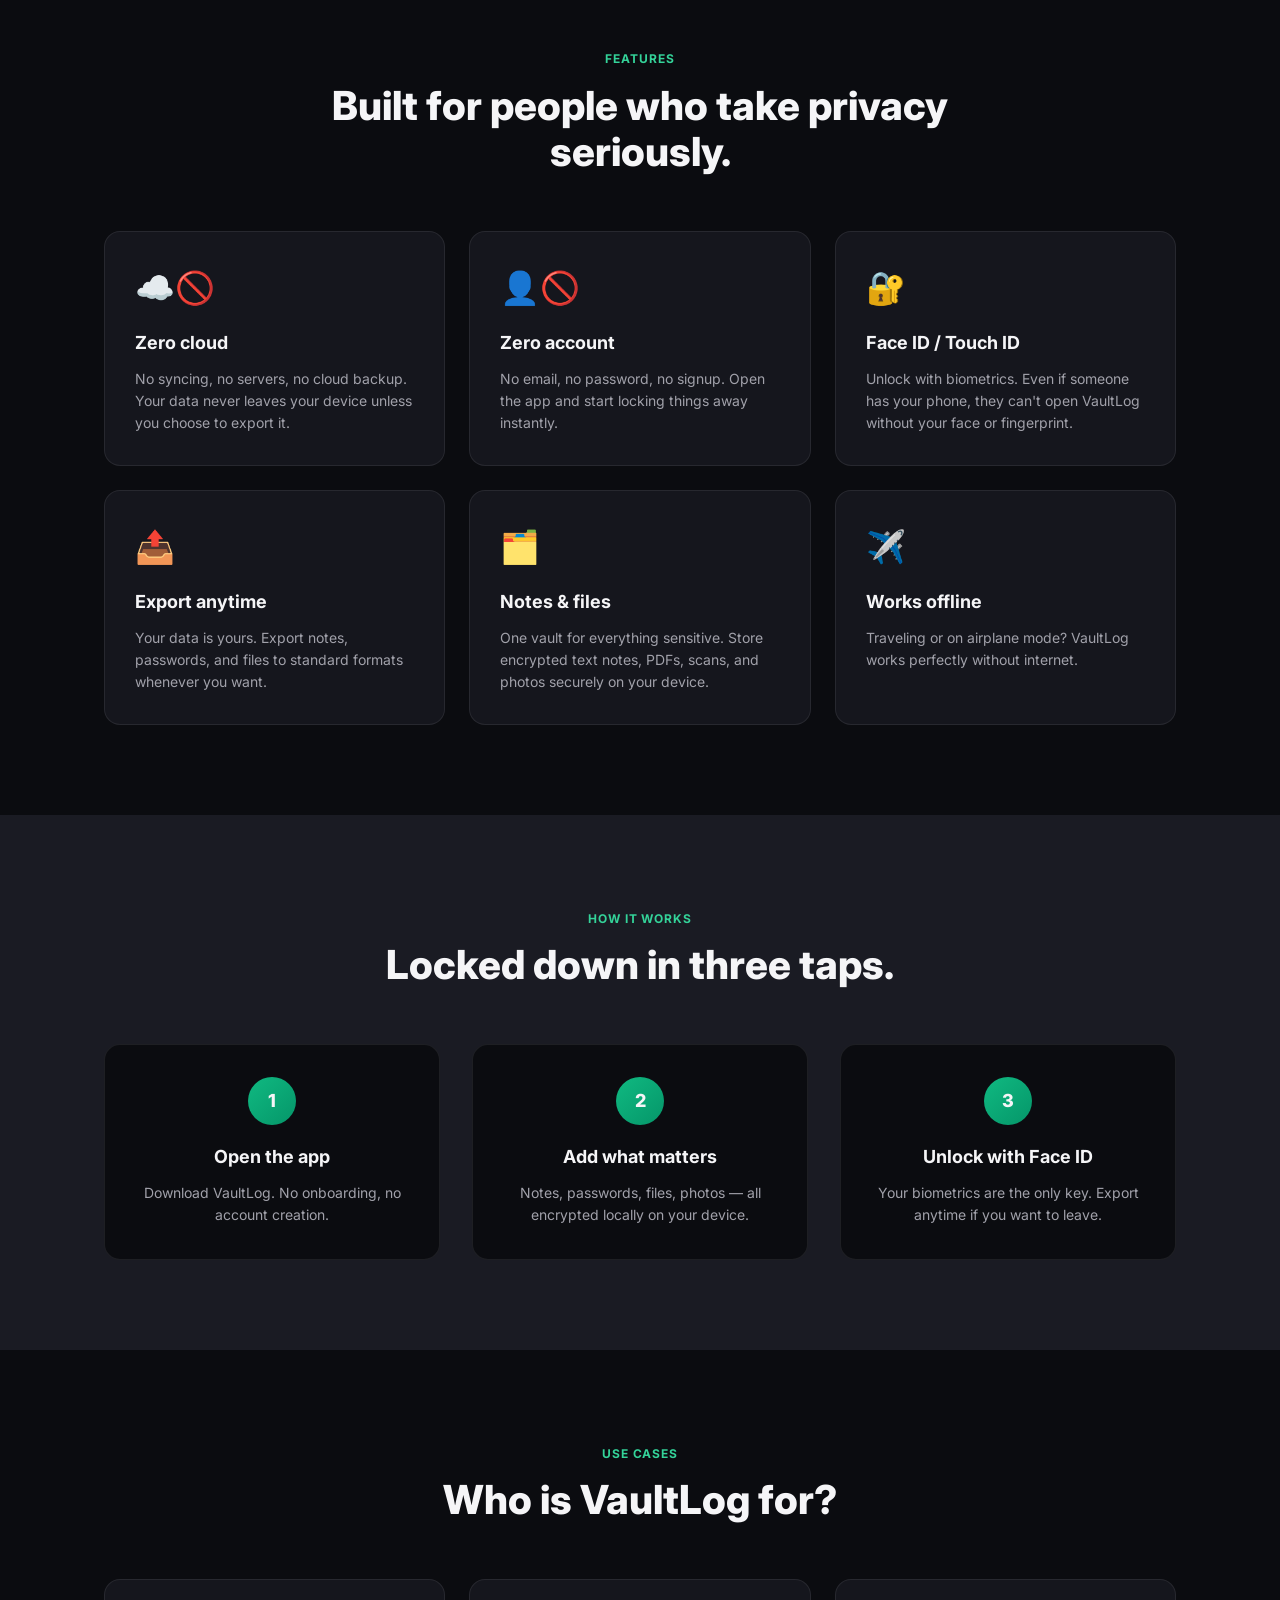
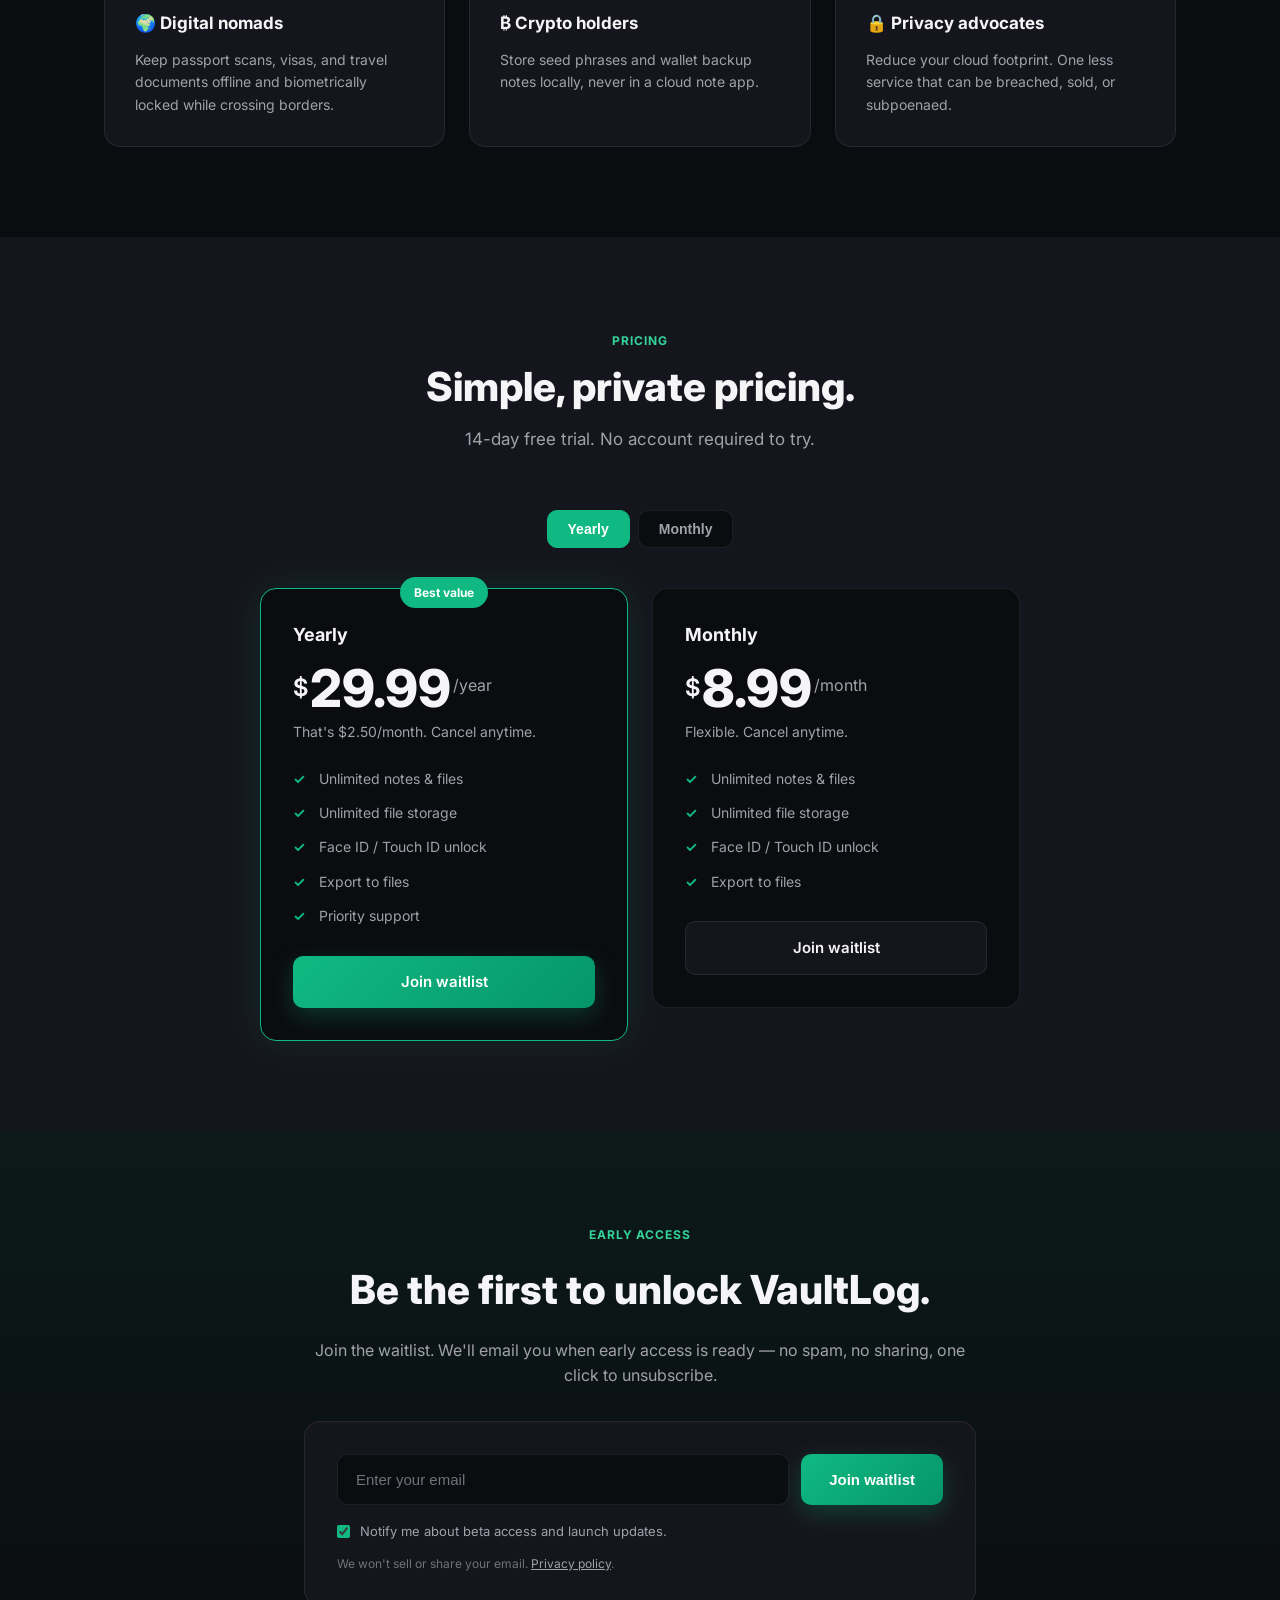
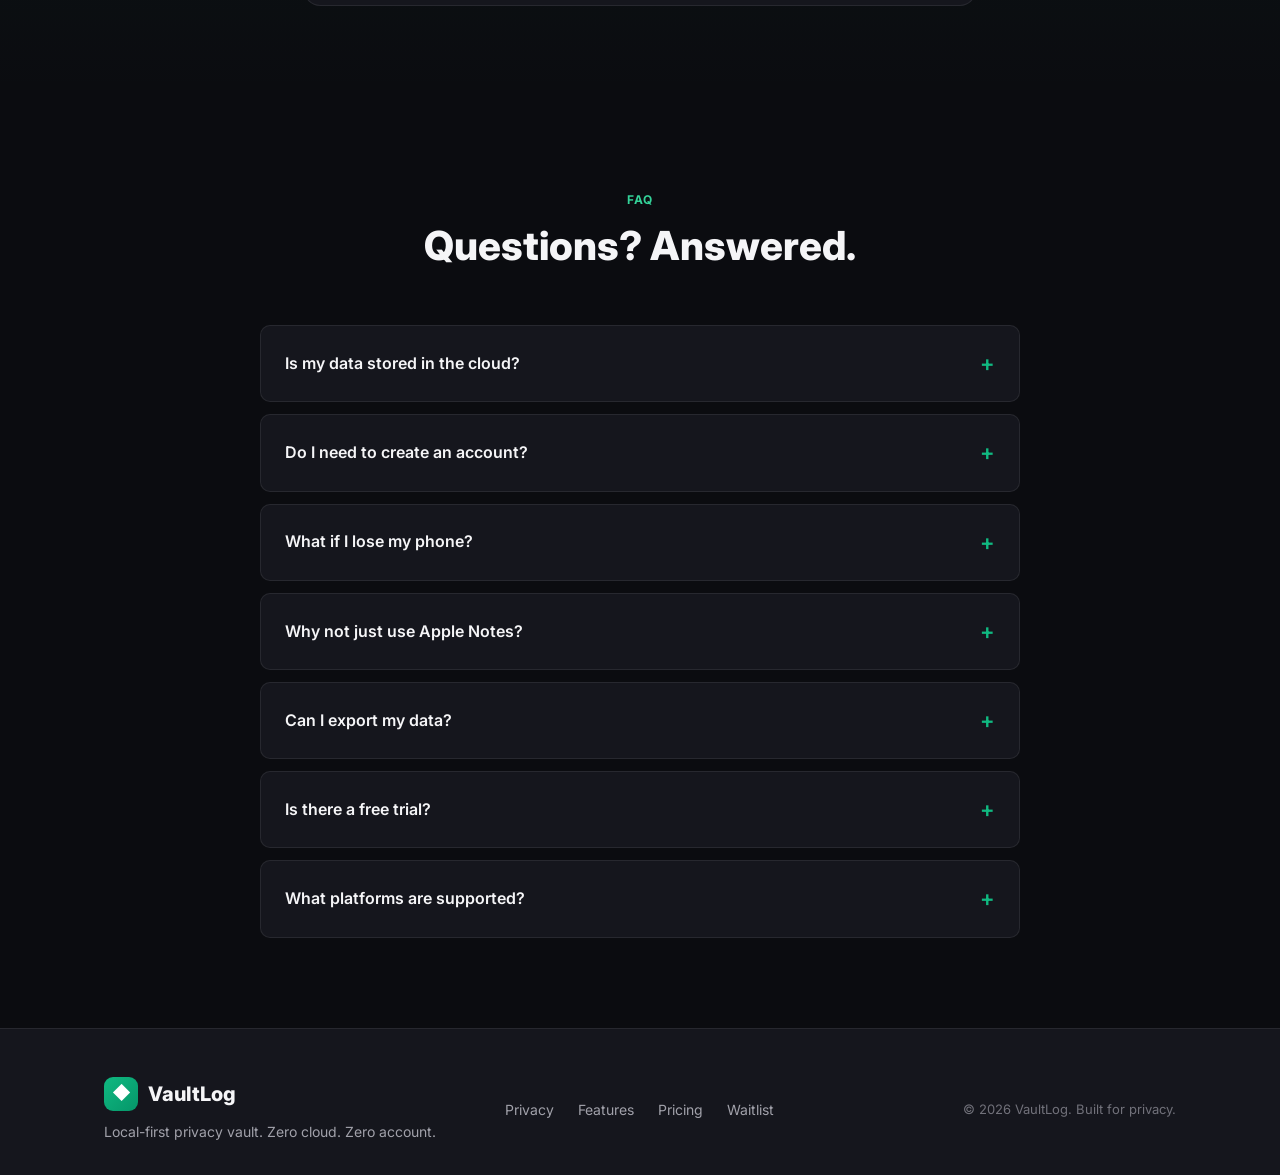
==== commit 25ccc7ff: "content(vaultlog): add trust badges, Apple Notes FAQ, and waitlist CTA" ====
--- a/index.html
+++ b/index.html
@@ -49,9 +49,16 @@
         <p class="hero-subtitle">
           What happens on your iPhone stays on your iPhone. No account. No cloud. No tracking. Just Face ID-locked notes and files that you can export and walk away with anytime.
         </p>
+        <div class="hero-trust-badges">
+          <span class="trust-badge">🔒 AES-256 encryption</span>
+          <span class="trust-badge">🔐 Face ID / Touch ID</span>
+          <span class="trust-badge">👤 No account required</span>
+          <span class="trust-badge">☁️🚫 No cloud sync</span>
+          <span class="trust-badge">📤 Export anytime</span>
+        </div>
         <div class="hero-ctas">
           <a href="#waitlist" class="btn btn-large btn-primary" data-event="cta_click" data-location="hero_primary">
-            Get early access
+            Join the waitlist
           </a>
           <a href="#how-it-works" class="btn btn-large btn-secondary" data-event="cta_click" data-location="hero_secondary">
             See how it works
@@ -279,8 +286,8 @@
     <div class="container waitlist-inner">
       <div class="waitlist-content">
         <span class="section-label">Early access</span>
-        <h2>Be first to lock down your data.</h2>
-        <p>Join the VaultLog waitlist. We'll email you when early access is ready — no spam, no sharing, one click to unsubscribe.</p>
+        <h2>Be the first to unlock VaultLog.</h2>
+        <p>Join the waitlist. We'll email you when early access is ready — no spam, no sharing, one click to unsubscribe.</p>
         <form class="waitlist-form" id="waitlist-form" data-event="form_start">
           <div class="form-row">
             <input type="email" name="email" id="email" placeholder="Enter your email" required autocomplete="email" class="form-input" data-event="email_input">
@@ -319,6 +326,10 @@
           <summary>What if I lose my phone?</summary>
           <p>Because VaultLog is local-first, we don't have a backup copy. We recommend exporting your vault to your personal backup system (e.g., encrypted local drive) periodically.</p>
         </details>
+        <details class="faq-item" data-event="faq_expand" data-faq="apple_notes">
+          <summary>Why not just use Apple Notes?</summary>
+          <p>Apple Notes locked notes still live in iCloud. VaultLog never leaves your device — no cloud account, no server, no way for us (or Apple) to see your data.</p>
+        </details>
         <details class="faq-item" data-event="faq_expand" data-faq="export">
           <summary>Can I export my data?</summary>
           <p>Yes. You can export notes, passwords, and files to standard formats at any time. Your data is always yours.</p>
--- a/styles.css
+++ b/styles.css
@@ -228,7 +228,26 @@
   font-size: 18px;
   color: var(--text-secondary);
   max-width: 560px;
-  margin-bottom: 32px;
+  margin-bottom: 24px;
+}
+
+.hero-trust-badges {
+  display: flex;
+  flex-wrap: wrap;
+  gap: 10px;
+  margin-bottom: 28px;
+}
+
+.trust-badge {
+  display: inline-flex;
+  align-items: center;
+  gap: 6px;
+  padding: 6px 12px;
+  background: rgba(255, 255, 255, 0.05);
+  border: 1px solid rgba(255, 255, 255, 0.1);
+  border-radius: 999px;
+  font-size: 13px;
+  color: var(--text-secondary);
 }
 
 .hero-ctas {
